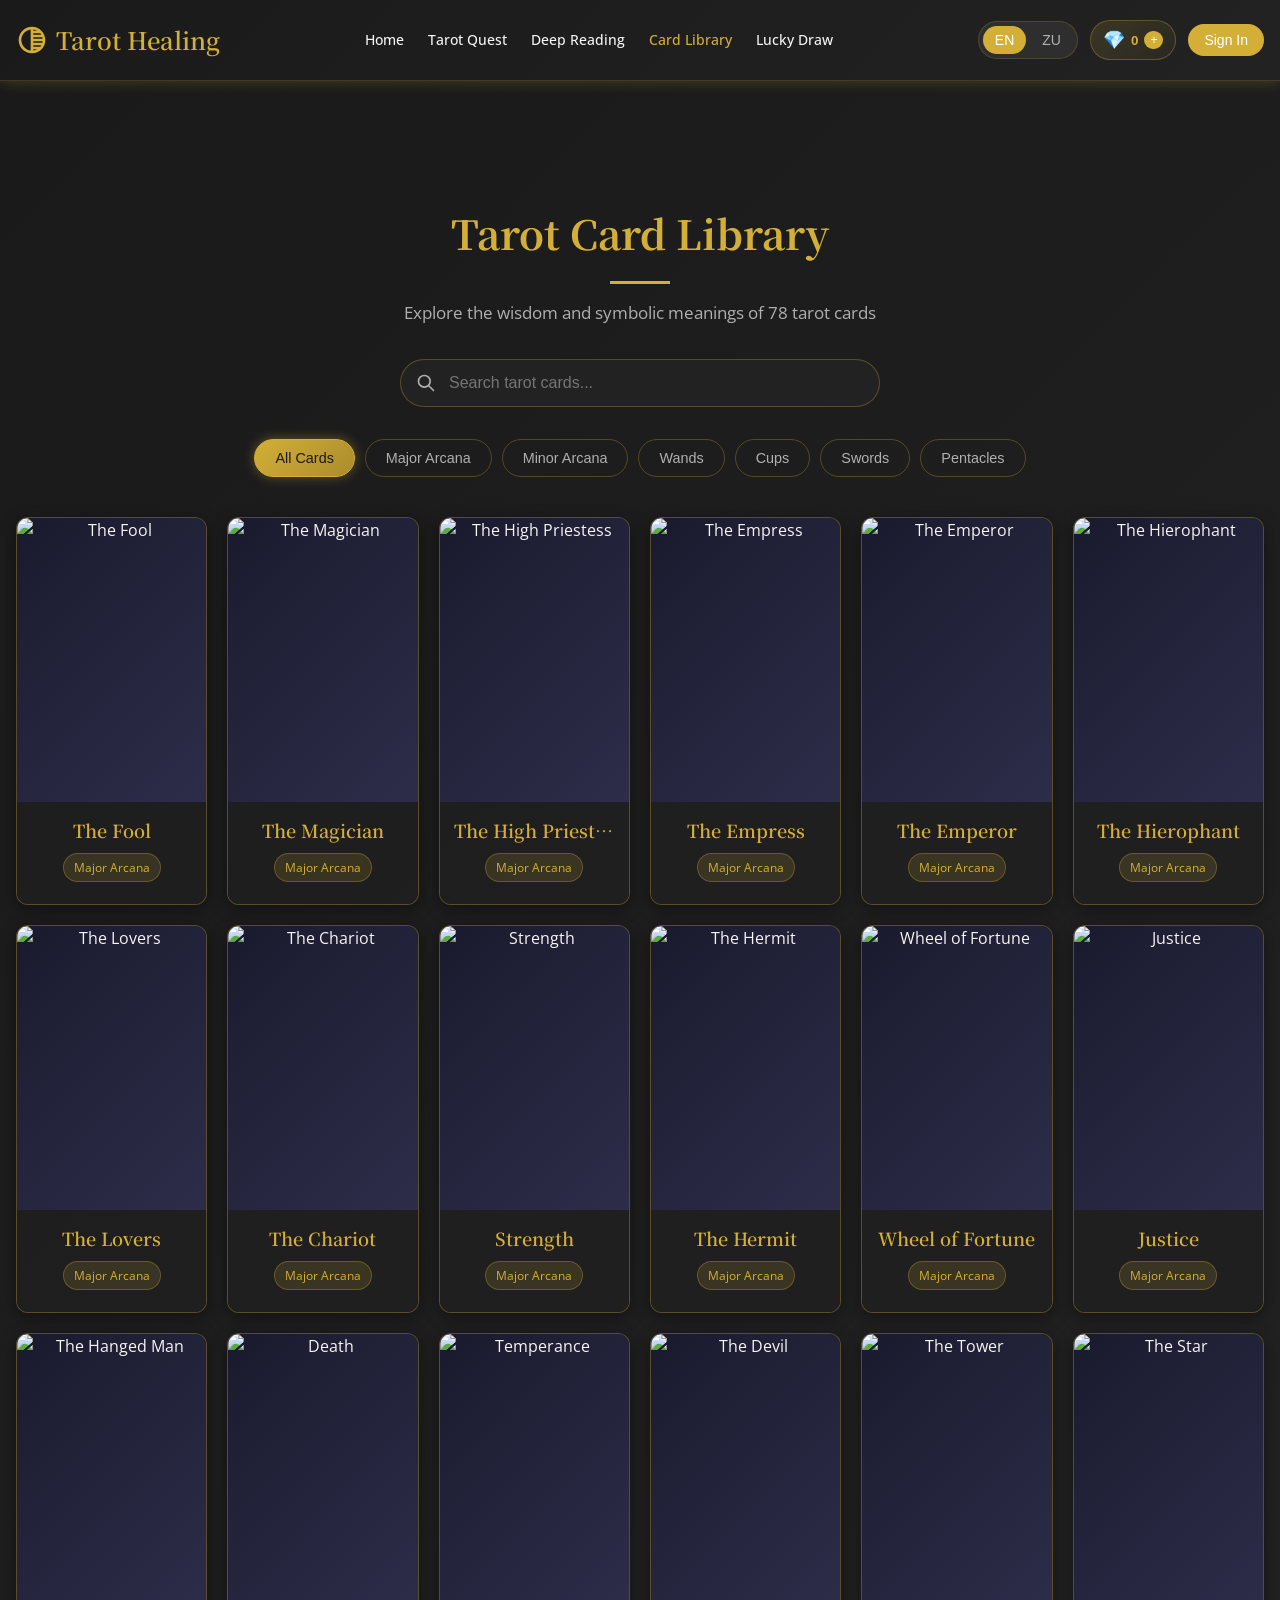
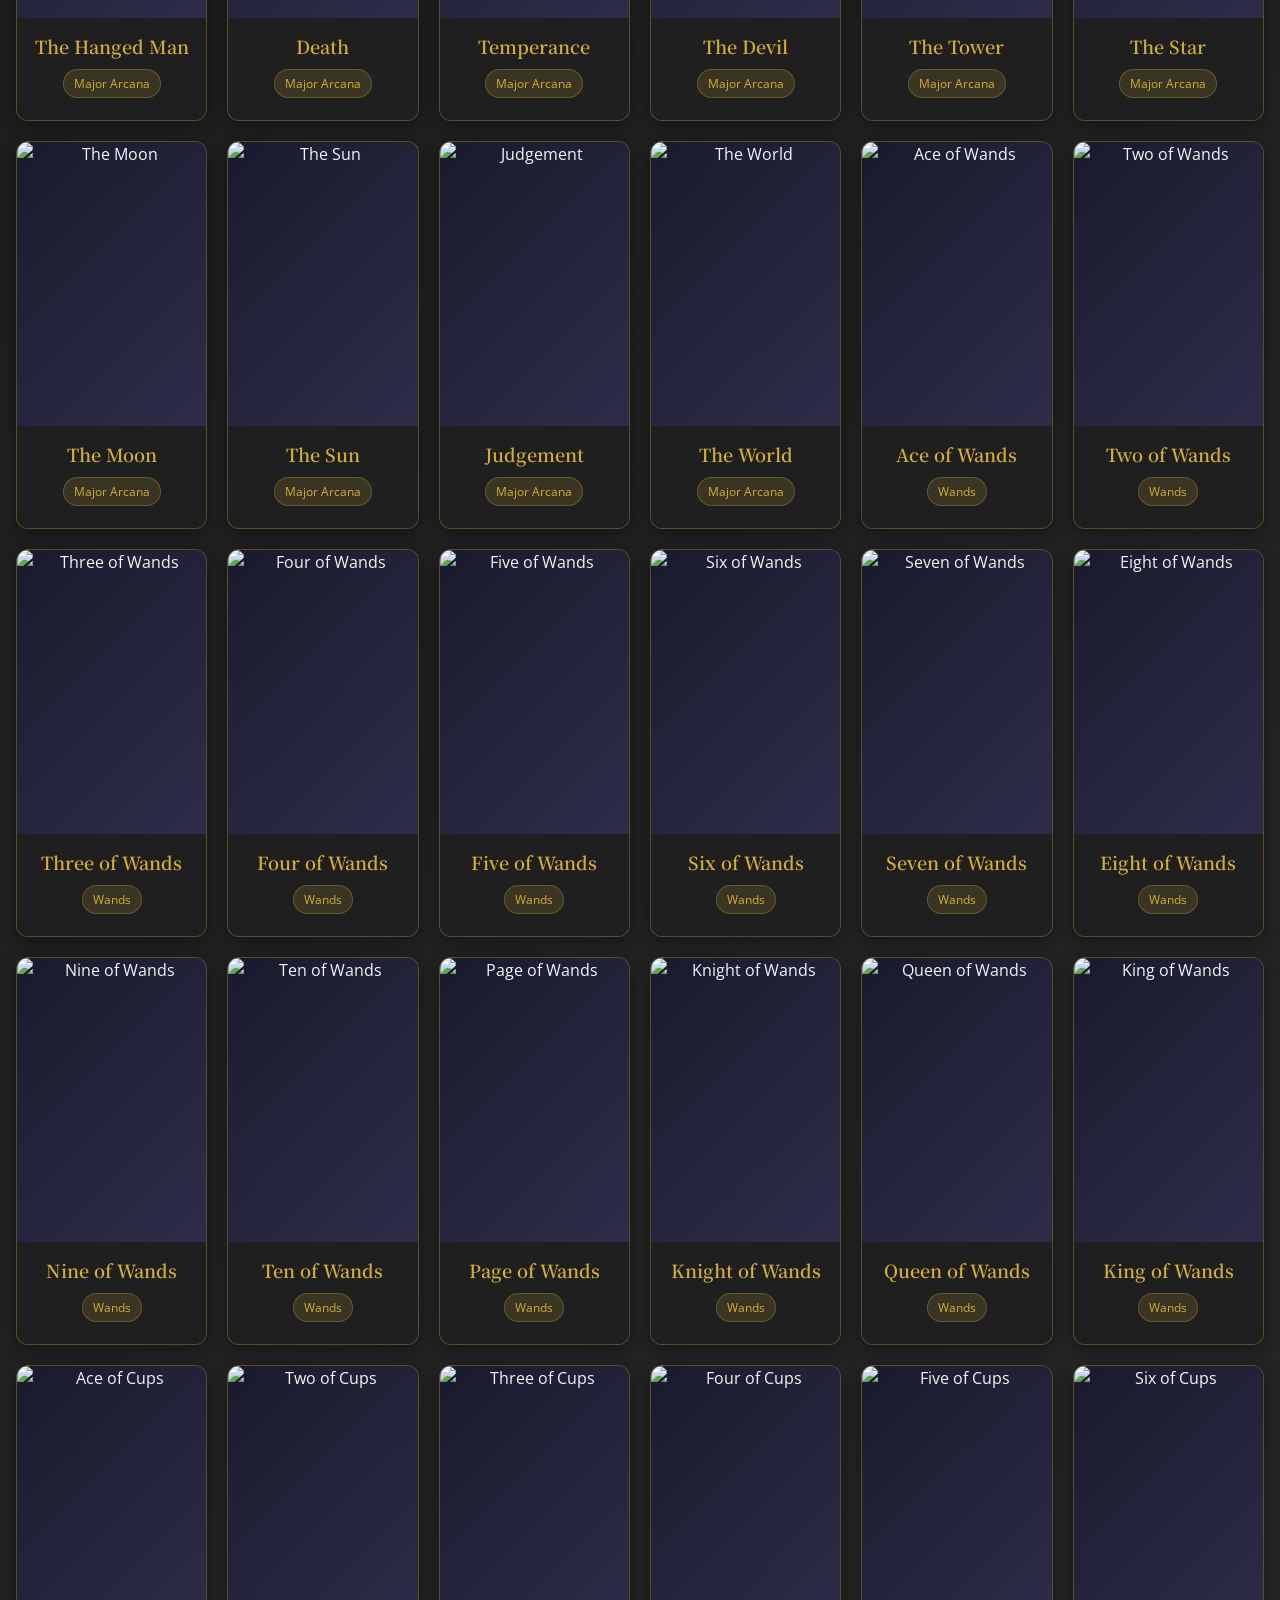
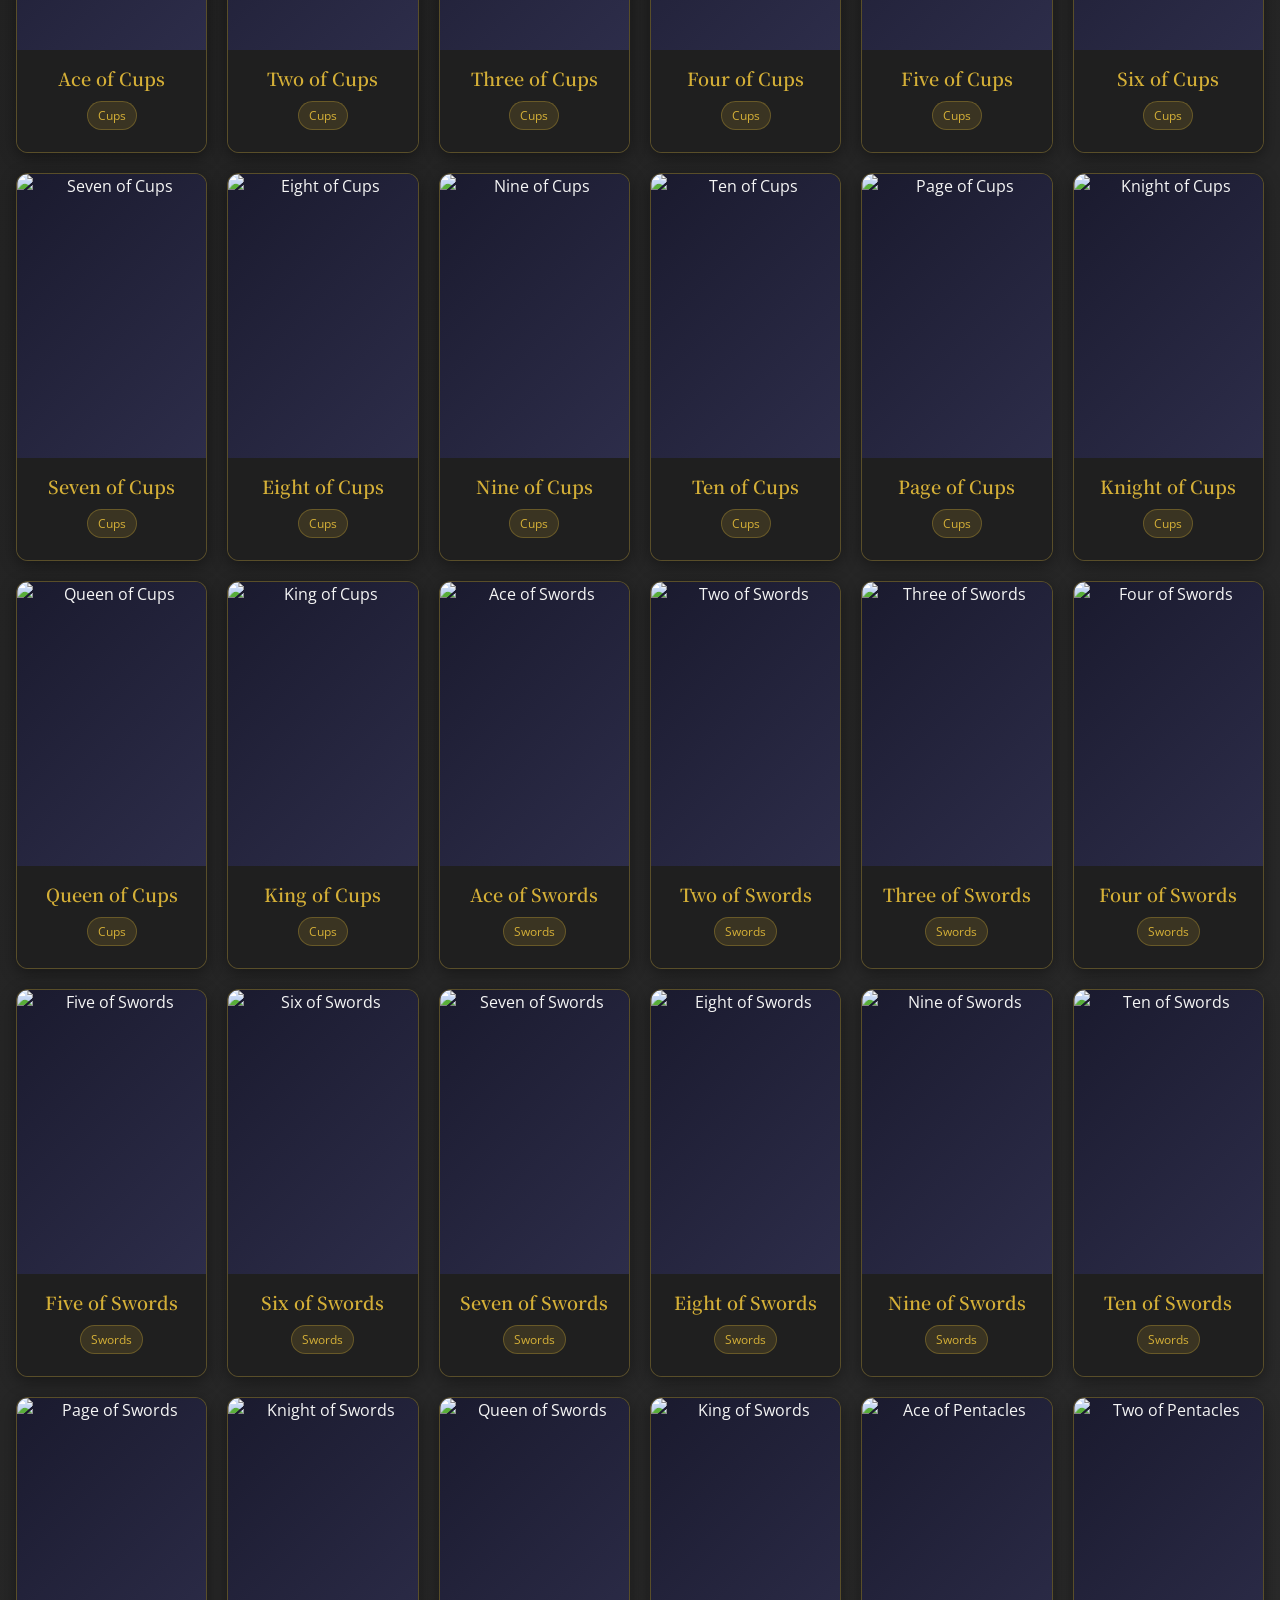
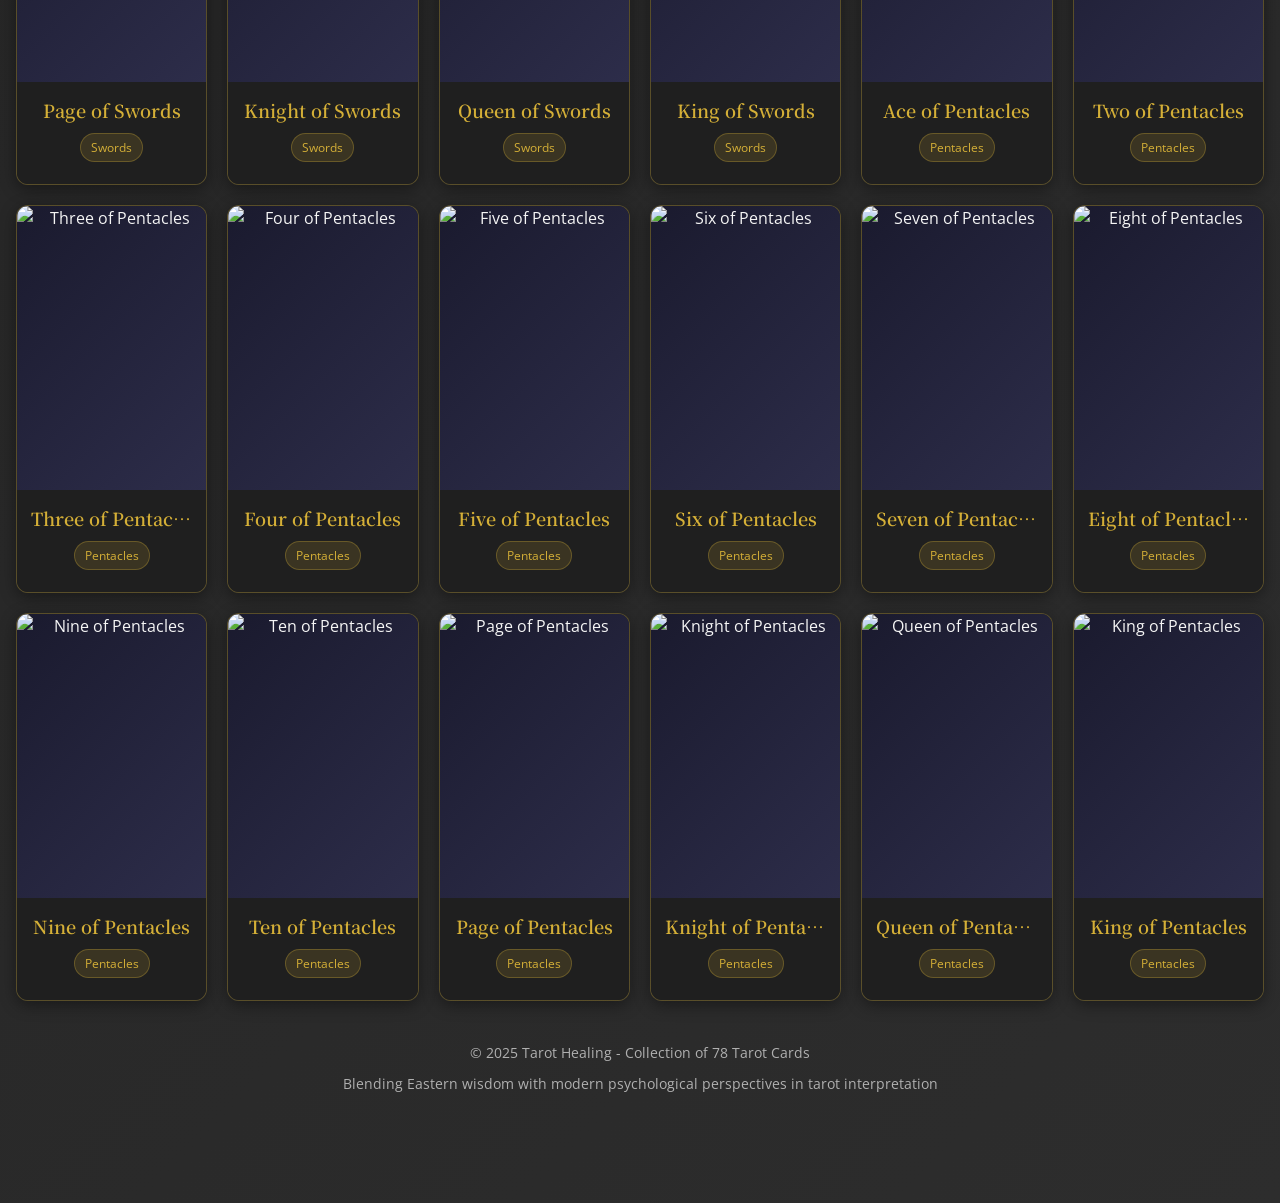
==== card-library.html @ b807c0f8 "feat:初始化代码" ====
<!DOCTYPE html>
<html lang="en">
<head>
    <meta charset="UTF-8">
    <meta name="viewport" content="width=device-width, initial-scale=1.0">
    <title>Card Library - 78 Tarot Cards | Tarot Healing</title>
    <meta name="description" content="Explore the wisdom and symbolic meanings of 78 tarot cards">
    <link rel="preconnect" href="https://fonts.googleapis.com">
    <link rel="preconnect" href="https://fonts.gstatic.com" crossorigin>
    <link href="https://fonts.googleapis.com/css2?family=Noto+Serif+SC:wght@400;500;600;700&family=Open+Sans:wght@300;400;500;600;700&display=swap" rel="stylesheet">
    <link rel="stylesheet" href="styles.css">
    <style>
        /* Card Library Specific Styles */
        .library-page {
            background: linear-gradient(135deg, #1a1a1a 0%, #2d2d2d 100%);
            min-height: 100vh;
            padding-top: 80px;
            padding-bottom: 60px;
        }

        .library-container {
            max-width: 1400px;
            margin: 0 auto;
            padding: 0 16px;
        }

        /* Header Section */
        .library-header {
            text-align: center;
            padding: 40px 0 32px;
        }

        .library-title {
            font-size: 2rem;
            font-weight: 700;
            color: var(--primary);
            margin-bottom: 12px;
            font-family: 'Noto Serif SC', serif;
        }

        @media (min-width: 768px) {
            .library-title {
                font-size: 2.5rem;
            }
        }

        .library-subtitle {
            color: var(--text-light);
            font-size: 1.05rem;
        }

        /* Search Bar */
        .search-container {
            max-width: 480px;
            margin: 0 auto 32px;
            position: relative;
        }

        .search-input {
            width: 100%;
            padding: 14px 20px 14px 48px;
            background: rgba(37, 37, 37, 0.8);
            border: 1px solid rgba(212, 175, 55, 0.3);
            border-radius: 9999px;
            font-size: 1rem;
            transition: all 0.3s ease;
            color: var(--text);
        }

        .search-input:focus {
            outline: none;
            border-color: var(--primary);
            box-shadow: 0 0 12px rgba(212, 175, 55, 0.3);
        }

        .search-icon {
            position: absolute;
            left: 16px;
            top: 50%;
            transform: translateY(-50%);
            width: 20px;
            height: 20px;
            color: var(--text-light);
        }

        /* Filter Buttons */
        .filter-container {
            display: flex;
            flex-wrap: wrap;
            justify-content: center;
            gap: 10px;
            margin-bottom: 40px;
        }

        .filter-btn {
            padding: 10px 20px;
            border-radius: 9999px;
            font-size: 0.9rem;
            font-weight: 500;
            cursor: pointer;
            transition: all 0.3s ease;
            border: 1px solid rgba(212, 175, 55, 0.3);
            background: transparent;
            color: var(--text-light);
        }

        .filter-btn:hover {
            border-color: var(--primary);
            color: var(--primary);
            background: rgba(212, 175, 55, 0.1);
        }

        .filter-btn.active {
            background: linear-gradient(135deg, #d4af37 0%, #aa8c2c 100%);
            color: #1a1a1a;
            border-color: var(--primary);
            box-shadow: 0 0 12px rgba(212, 175, 55, 0.4);
        }

        /* Cards Grid */
        .cards-grid {
            display: grid;
            grid-template-columns: repeat(2, 1fr);
            gap: 16px;
        }

        @media (min-width: 480px) {
            .cards-grid {
                grid-template-columns: repeat(3, 1fr);
            }
        }

        @media (min-width: 768px) {
            .cards-grid {
                grid-template-columns: repeat(4, 1fr);
                gap: 20px;
            }
        }

        @media (min-width: 1024px) {
            .cards-grid {
                grid-template-columns: repeat(5, 1fr);
            }
        }

        @media (min-width: 1280px) {
            .cards-grid {
                grid-template-columns: repeat(6, 1fr);
            }
        }

        .card-item {
            background: rgba(37, 37, 37, 0.9);
            border: 1px solid rgba(212, 175, 55, 0.3);
            border-radius: 12px;
            overflow: hidden;
            box-shadow: 0 4px 16px rgba(0, 0, 0, 0.4);
            cursor: pointer;
            transition: all 0.3s ease;
        }

        .card-item:hover {
            transform: translateY(-6px);
            box-shadow: 0 0 24px rgba(212, 175, 55, 0.3);
            border-color: rgba(212, 175, 55, 0.6);
        }

        .card-image {
            aspect-ratio: 2/3;
            position: relative;
            overflow: hidden;
            background: linear-gradient(135deg, #1a1a2e 0%, #2d2d4a 100%);
        }

        .card-image img {
            display: block;
            width: 100%;
            height: 100%;
            object-fit: cover;
            max-width: 100%;
            max-height: 100%;
            transition: transform 0.3s ease;
        }

        .card-item:hover .card-image img {
            transform: scale(1.05);
        }

        .card-info {
            padding: 14px;
            text-align: center;
            background: rgba(30, 30, 30, 0.9);
        }

        .card-name {
            font-size: 0.95rem;
            font-weight: 600;
            color: var(--primary);
            margin-bottom: 6px;
            font-family: 'Noto Serif SC', serif;
            white-space: nowrap;
            overflow: hidden;
            text-overflow: ellipsis;
        }

        .card-category {
            display: inline-block;
            padding: 4px 10px;
            background: rgba(212, 175, 55, 0.15);
            color: var(--primary);
            font-size: 0.75rem;
            border-radius: 9999px;
            border: 1px solid rgba(212, 175, 55, 0.3);
        }

        /* No Results */
        .no-results {
            text-align: center;
            padding: 60px 20px;
            color: var(--text-light);
        }

        .no-results-icon {
            font-size: 3rem;
            margin-bottom: 16px;
        }

        /* Footer */
        .library-footer {
            text-align: center;
            padding: 40px 20px;
            color: var(--text-light);
            font-size: 0.9rem;
        }

        .library-footer p {
            margin-bottom: 8px;
        }

        /* Card Detail Modal */
        .card-modal .modal-content {
            max-width: 800px;
            padding: 0;
            overflow: hidden;
        }

        .card-modal-body {
            display: flex;
            flex-direction: column;
        }

        @media (min-width: 768px) {
            .card-modal-body {
                flex-direction: row;
            }
        }

        .card-modal-image {
            width: 100%;
            aspect-ratio: 2/3;
            position: relative;
            background: linear-gradient(135deg, #1a1a2e 0%, #2d2d4a 100%);
        }

        @media (min-width: 768px) {
            .card-modal-image {
                width: 35%;
                min-height: 400px;
            }
        }

        .card-modal-image img {
            display: block;
            width: 100%;
            height: 100%;
            object-fit: cover;
            max-width: 100%;
            max-height: 100%;
        }

        .card-modal-info {
            padding: 24px;
            flex: 1;
            background: rgba(37, 37, 37, 0.95);
        }

        @media (min-width: 768px) {
            .card-modal-info {
                padding: 32px;
            }
        }

        .card-modal-header {
            margin-bottom: 24px;
        }

        .card-modal-title {
            font-size: 1.75rem;
            font-weight: 700;
            color: var(--primary);
            margin-bottom: 10px;
            font-family: 'Noto Serif SC', serif;
        }

        .card-modal-category {
            display: inline-block;
            padding: 6px 14px;
            background: rgba(212, 175, 55, 0.15);
            color: var(--primary);
            font-size: 0.85rem;
            border-radius: 9999px;
            border: 1px solid rgba(212, 175, 55, 0.3);
        }

        .card-modal-keywords {
            color: var(--text-light);
            margin-bottom: 24px;
            font-style: italic;
        }

        .card-meaning-section {
            margin-bottom: 20px;
        }

        .card-meaning-title {
            font-size: 1rem;
            font-weight: 600;
            color: var(--text);
            margin-bottom: 8px;
        }

        .card-meaning-text {
            color: var(--text-light);
            line-height: 1.7;
        }

        .card-meaning-text.eastern {
            font-style: italic;
        }

        /* Close Button */
        .modal-close-btn {
            position: absolute;
            top: 16px;
            right: 16px;
            width: 40px;
            height: 40px;
            background: rgba(255, 255, 255, 0.95);
            border-radius: 50%;
            display: flex;
            align-items: center;
            justify-content: center;
            cursor: pointer;
            border: none;
            box-shadow: 0 2px 8px rgba(0, 0, 0, 0.15);
            z-index: 10;
            transition: all 0.3s ease;
        }

        .modal-close-btn:hover {
            background: white;
            transform: scale(1.1);
        }

        .modal-close-btn svg {
            width: 20px;
            height: 20px;
            color: var(--text);
        }
    </style>
</head>
<body>
    <!-- Header -->
    <header class="header">
        <div class="header-container">
            <nav class="header-nav">
                <a href="index.html" class="logo">
                    <svg class="logo-icon" viewBox="0 0 24 24" fill="currentColor">
                        <path d="M12 2C6.48 2 2 6.48 2 12s4.48 10 10 10 10-4.48 10-10S17.52 2 12 2zm-1 17.93c-3.94-.49-7-3.85-7-7.93s3.05-7.44 7-7.93v15.86zm2-15.86c1.03.13 2 .45 2.87.93H13v-.93zM13 7h5.24c.25.31.48.65.68 1H13V7zm0 3h6.74c.08.33.15.66.19 1H13v-1zm0 9.93V19h2.87c-.87.48-1.84.8-2.87.93zM18.24 17H13v-1h5.92c-.2.35-.43.69-.68 1zm1.5-3H13v-1h6.93c-.04.34-.11.67-.19 1z"/>
                    </svg>
                    <span class="logo-text mystical-text">Tarot Healing</span>
                </a>

                <ul class="nav-menu">
                    <li><a href="index.html" class="nav-link" data-i18n="home">Home</a></li>
                    <li><a href="tarot-quest.html" class="nav-link" data-i18n="tarotQuest">Tarot Quest</a></li>
                    <li><a href="deep-reading.html" class="nav-link" data-i18n="deepReading">Deep Reading</a></li>
                    <li><a href="card-library.html" class="nav-link active" data-i18n="cardLibrary">Card Library</a></li>
                    <li><a href="lucky-draw.html" class="nav-link" data-i18n="luckyDraw">Lucky Draw</a></li>
                </ul>

                <div class="header-actions">
                    <div class="lang-switcher">
                        <button class="lang-btn active" data-lang="en">EN</button>
                        <button class="lang-btn" data-lang="zu">ZU</button>
                    </div>
                    <button class="crystal-btn" id="crystalBtn">
                        <span class="crystal-icon">💎</span>
                        <span class="crystal-count" id="crystalCount">0</span>
                        <span class="crystal-plus">+</span>
                    </button>
                    <button class="signin-btn" data-i18n="signIn">Sign In</button>
                    <button class="mobile-menu-btn" id="mobileMenuBtn">
                        <svg class="menu-icon" fill="none" stroke="currentColor" viewBox="0 0 24 24">
                            <path stroke-linecap="round" stroke-linejoin="round" stroke-width="2" d="M4 6h16M4 12h16M4 18h16"/>
                        </svg>
                    </button>
                </div>
            </nav>

            <div class="mobile-menu" id="mobileMenu">
                <div class="mobile-lang-switcher">
                    <button class="mobile-lang-btn active" data-lang="en">English</button>
                    <button class="mobile-lang-btn" data-lang="zu">isiZulu</button>
                </div>
                <ul class="mobile-nav-list">
                    <li><a href="index.html" class="mobile-nav-link" data-i18n="home">Home</a></li>
                    <li><a href="tarot-quest.html" class="mobile-nav-link" data-i18n="tarotQuest">Tarot Quest</a></li>
                    <li><a href="deep-reading.html" class="mobile-nav-link" data-i18n="deepReading">Deep Reading</a></li>
                    <li><a href="card-library.html" class="mobile-nav-link active" data-i18n="cardLibrary">Card Library</a></li>
                    <li><a href="lucky-draw.html" class="mobile-nav-link" data-i18n="luckyDraw">Lucky Draw</a></li>
                </ul>
            </div>
        </div>
    </header>

    <!-- Main Content -->
    <main class="library-page">
        <div class="library-container">
            <!-- Header -->
            <div class="library-header">
                <h1 class="library-title mystical-text" data-i18n="cardLibraryTitle">Tarot Card Library</h1>
                <div class="section-divider"></div>
                <p class="library-subtitle" data-i18n="cardLibraryDesc">Explore the wisdom and symbolic meanings of 78 tarot cards</p>
            </div>

            <!-- Search -->
            <div class="search-container">
                <svg class="search-icon" fill="none" stroke="currentColor" viewBox="0 0 24 24">
                    <path stroke-linecap="round" stroke-linejoin="round" stroke-width="2" d="M21 21l-6-6m2-5a7 7 0 11-14 0 7 7 0 0114 0z"/>
                </svg>
                <input 
                    type="text" 
                    class="search-input" 
                    id="searchInput"
                    data-i18n-attr="placeholder"
                    data-placeholder-en="Search tarot cards..."
                    data-placeholder-zu="Sesha amakhadi e-tarot..."
                    placeholder="Search tarot cards..."
                >
            </div>

            <!-- Filters -->
            <div class="filter-container">
                <button class="filter-btn active" data-filter="all" data-i18n="allCards">All Cards</button>
                <button class="filter-btn" data-filter="major" data-i18n="majorArcana">Major Arcana</button>
                <button class="filter-btn" data-filter="minor" data-i18n="minorArcana">Minor Arcana</button>
                <button class="filter-btn" data-filter="wands" data-i18n="wands">Wands</button>
                <button class="filter-btn" data-filter="cups" data-i18n="cups">Cups</button>
                <button class="filter-btn" data-filter="swords" data-i18n="swords">Swords</button>
                <button class="filter-btn" data-filter="pentacles" data-i18n="pentacles">Pentacles</button>
            </div>

            <!-- Cards Grid -->
            <div class="cards-grid" id="cardsGrid">
                <!-- Cards will be rendered here -->
            </div>

            <!-- No Results -->
            <div class="no-results" id="noResults" style="display: none;">
                <div class="no-results-icon">🔍</div>
                <p>No cards found matching your search.</p>
            </div>

            <!-- Footer -->
            <div class="library-footer">
                <p>&copy; 2025 Tarot Healing - Collection of 78 Tarot Cards</p>
                <p>Blending Eastern wisdom with modern psychological perspectives in tarot interpretation</p>
            </div>
        </div>
    </main>

    <!-- Card Detail Modal -->
    <div class="modal card-modal" id="cardModal">
        <div class="modal-overlay"></div>
        <div class="modal-content">
            <button class="modal-close-btn" id="modalClose">
                <svg fill="none" stroke="currentColor" viewBox="0 0 24 24">
                    <path stroke-linecap="round" stroke-linejoin="round" stroke-width="2" d="M6 18L18 6M6 6l12 12"/>
                </svg>
            </button>
            <div class="card-modal-body" id="cardModalBody">
                <!-- Modal content will be rendered here -->
            </div>
        </div>
    </div>

    <!-- Crystal Shop Modal -->
    <div class="modal" id="crystalShopModal">
        <div class="modal-overlay"></div>
        <div class="modal-content">
            <button class="modal-close" id="shopModalClose">&times;</button>
            <h2 class="modal-title mystical-text" data-i18n="buyCrystals">Buy Crystals</h2>
            <p class="modal-subtitle"><span data-i18n="currentBalance">Current Balance</span>: <span id="modalCrystalCount">0</span> 💎</p>
            <div class="crystal-packages">
                <div class="package" data-package="5">
                    <div class="package-crystals">5 💎</div>
                    <div class="package-price">$0.99</div>
                </div>
                <div class="package popular" data-package="10">
                    <div class="package-badge">Popular</div>
                    <div class="package-crystals">10 💎</div>
                    <div class="package-price">$1.49</div>
                </div>
                <div class="package" data-package="25">
                    <div class="package-crystals">25 💎</div>
                    <div class="package-price">$2.99</div>
                </div>
                <div class="package" data-package="50">
                    <div class="package-crystals">50 💎</div>
                    <div class="package-price">$4.99</div>
                </div>
                <div class="package" data-package="100">
                    <div class="package-crystals">100 💎</div>
                    <div class="package-price">$8.99</div>
                </div>
            </div>
            <button class="btn-primary modal-buy-btn" id="modalBuyBtn" data-i18n="buyNow">Buy Now</button>
        </div>
    </div>

    <!-- Scripts -->
    <script src="tarot-data.js"></script>
    <script src="i18n.js"></script>
    <script src="crystal-store.js"></script>
    <script src="card-library.js"></script>
</body>
</html>
---- styles.css ----
/* ==================== Tarot Healing - Exact Source Replica ==================== */

@import url('https://fonts.googleapis.com/css2?family=Noto+Serif+SC:wght@400;500;600;700&family=Open+Sans:wght@300;400;500;600;700&display=swap');

:root {
  --primary: #d4af37;
  --primary-dark: #aa8c2c;
  --primary-light: #e8d49f;
  --secondary: #d4af37;
  --background: #1a1a1a;
  --background-dark: #0f0f0f;
  --text: #f5f5f5;
  --text-light: #b0b0b0;
  --card-bg: #252525;
  --border: #3a3a3a;
  --shadow: rgba(0, 0, 0, 0.3);
  --gold-glow: rgba(212, 175, 55, 0.2);
}

* {
  box-sizing: border-box;
  margin: 0;
  padding: 0;
}

html {
  scroll-behavior: smooth;
}

body {
  font-family: 'Open Sans', sans-serif;
  background: linear-gradient(135deg, #1a1a1a 0%, #2d2d2d 100%);
  color: var(--text);
  line-height: 1.6;
  min-height: 100vh;
}

.mystical-text {
  font-family: 'Noto Serif SC', serif;
}

/* ==================== Header ==================== */
.header {
  background: linear-gradient(135deg, #1a1a1a 0%, #222222 100%);
  box-shadow: 0 2px 12px var(--gold-glow);
  border-bottom: 1px solid rgba(212, 175, 55, 0.2);
  position: sticky;
  top: 0;
  z-index: 40;
}

.header-container {
  max-width: 1280px;
  margin: 0 auto;
  padding: 0 16px;
}

.header-nav {
  display: flex;
  align-items: center;
  justify-content: space-between;
  height: 64px;
}

@media (min-width: 768px) {
  .header-nav {
    height: 80px;
  }
}

/* Logo */
.logo {
  display: flex;
  align-items: center;
  gap: 8px;
  text-decoration: none;
}

.logo-icon {
  width: 32px;
  height: 32px;
  color: var(--primary);
}

.logo-text {
  font-size: 1.25rem;
  font-weight: 600;
  color: var(--primary);
}

@media (min-width: 768px) {
  .logo-text {
    font-size: 1.5rem;
  }
}

/* Navigation Menu */
.nav-menu {
  display: none;
  align-items: center;
  gap: 16px;
  list-style: none;
}

@media (min-width: 1024px) {
  .nav-menu {
    display: flex;
    gap: 24px;
  }
}

.nav-link {
  color: var(--text);
  text-decoration: none;
  font-size: 0.875rem;
  font-weight: 500;
  transition: color 0.3s ease;
}

.nav-link:hover,
.nav-link.active {
  color: var(--primary);
}

/* Header Actions */
.header-actions {
  display: flex;
  align-items: center;
  gap: 12px;
}

/* Language Switcher */
.lang-switcher {
  display: none;
  align-items: center;
  gap: 4px;
  background: rgba(61, 61, 61, 0.5);
  border: 1px solid rgba(212, 175, 55, 0.2);
  border-radius: 9999px;
  padding: 4px;
}

@media (min-width: 640px) {
  .lang-switcher {
    display: flex;
  }
}

.lang-btn {
  padding: 6px 12px;
  border-radius: 9999px;
  font-size: 0.875rem;
  font-weight: 500;
  border: none;
  cursor: pointer;
  transition: all 0.3s ease;
  background: transparent;
  color: var(--text-light);
}

.lang-btn.active {
  background: var(--primary);
  color: white;
}

.lang-btn:hover:not(.active) {
  color: var(--primary);
}

/* Crystal Button */
.crystal-btn {
  display: flex;
  align-items: center;
  gap: 6px;
  background: linear-gradient(135deg, rgba(212, 175, 55, 0.15) 0%, rgba(212, 175, 55, 0.05) 100%);
  padding: 8px 12px;
  border-radius: 9999px;
  border: 1px solid rgba(212, 175, 55, 0.3);
  cursor: pointer;
  transition: all 0.3s ease;
}

.crystal-btn:hover {
  box-shadow: 0 0 12px rgba(212, 175, 55, 0.4);
  border-color: rgba(212, 175, 55, 0.6);
}

.crystal-icon {
  font-size: 1.125rem;
}

.crystal-count {
  font-weight: 600;
  color: var(--primary);
}

.crystal-plus {
  display: none;
  font-size: 0.75rem;
  background: var(--primary);
  color: white;
  padding: 2px 6px;
  border-radius: 9999px;
}

@media (min-width: 640px) {
  .crystal-plus {
    display: inline;
  }
}

/* Sign In Button */
.signin-btn {
  display: none;
  background: var(--primary);
  color: white;
  padding: 8px 16px;
  border-radius: 9999px;
  font-size: 0.875rem;
  font-weight: 500;
  border: none;
  cursor: pointer;
  transition: background 0.3s ease;
}

.signin-btn:hover {
  background: var(--primary-dark);
}

@media (min-width: 768px) {
  .signin-btn {
    display: block;
  }
}

/* Mobile Menu Button */
.mobile-menu-btn {
  display: block;
  padding: 8px;
  background: none;
  border: none;
  cursor: pointer;
}

@media (min-width: 1024px) {
  .mobile-menu-btn {
    display: none;
  }
}

.menu-icon {
  width: 24px;
  height: 24px;
  color: var(--text);
}

/* Mobile Menu */
.mobile-menu {
  display: none;
  padding: 16px 0;
  border-top: 1px solid var(--border);
}

.mobile-menu.active {
  display: block;
}

.mobile-lang-switcher {
  display: flex;
  justify-content: center;
  gap: 8px;
  margin-bottom: 16px;
}

.mobile-lang-btn {
  padding: 8px 16px;
  border-radius: 9999px;
  font-size: 0.875rem;
  font-weight: 500;
  border: none;
  cursor: pointer;
  background: var(--background);
  color: var(--text-light);
}

.mobile-lang-btn.active {
  background: var(--primary);
  color: white;
}

.mobile-nav-list {
  list-style: none;
}

.mobile-nav-link {
  display: block;
  padding: 12px 16px;
  color: var(--text);
  text-decoration: none;
  border-radius: 8px;
  transition: background 0.3s ease;
}

.mobile-nav-link:hover,
.mobile-nav-link.active {
  background: var(--background);
  color: var(--primary);
}

/* ==================== Hero Section ==================== */
.hero {
  position: relative;
  min-height: 500px;
  overflow: hidden;
}

@media (min-width: 768px) {
  .hero {
    min-height: 600px;
  }
}

.hero-bg {
  position: absolute;
  inset: 0;
}

.hero-img {
  width: 100%;
  height: 100%;
  object-fit: cover;
}

.hero-gradient {
  position: absolute;
  inset: 0;
  background: linear-gradient(135deg, rgba(26, 26, 26, 0.98) 0%, rgba(45, 45, 45, 0.95) 100%);
}

.hero-content {
  position: relative;
  z-index: 10;
  max-width: 896px;
  margin: 0 auto;
  padding: 80px 16px 60px;
  text-align: center;
  color: white;
}

@media (min-width: 768px) {
  .hero-content {
    padding: 128px 16px 80px;
  }
}

.hero-box {
  background: rgba(0, 0, 0, 0.2);
  backdrop-filter: blur(4px);
  border-radius: 16px;
  padding: 32px 24px;
}

@media (min-width: 768px) {
  .hero-box {
    padding: 48px 32px;
  }
}

.hero-title {
  font-size: 1.875rem;
  font-weight: 700;
  margin-bottom: 16px;
  font-style: italic;
}

@media (min-width: 768px) {
  .hero-title {
    font-size: 3rem;
  }
}

.hero-subtitle {
  font-size: 1.125rem;
  color: rgba(255, 255, 255, 0.9);
  margin-bottom: 32px;
  max-width: 600px;
  margin-left: auto;
  margin-right: auto;
}

@media (min-width: 768px) {
  .hero-subtitle {
    font-size: 1.25rem;
  }
}

.hero-buttons {
  display: flex;
  flex-direction: column;
  gap: 16px;
  justify-content: center;
}

@media (min-width: 640px) {
  .hero-buttons {
    flex-direction: row;
  }
}

/* Buttons */
.btn-primary {
  background: linear-gradient(135deg, #d4af37 0%, #aa8c2c 100%);
  color: #1a1a1a;
  padding: 14px 32px;
  border-radius: 9999px;
  font-weight: 600;
  transition: all 0.3s ease;
  border: none;
  cursor: pointer;
  text-decoration: none;
  display: inline-flex;
  align-items: center;
  justify-content: center;
  box-shadow: 0 0 20px rgba(212, 175, 55, 0.3);
}

.btn-primary:hover {
  background: linear-gradient(135deg, #e8d49f 0%, #c2a940 100%);
  transform: translateY(-2px);
  box-shadow: 0 0 30px rgba(212, 175, 55, 0.5);
}

.btn-outline {
  background-color: transparent;
  color: white;
  padding: 14px 32px;
  border-radius: 8px;
  font-weight: 600;
  transition: all 0.3s ease;
  border: 2px solid white;
  cursor: pointer;
  text-decoration: none;
  display: inline-flex;
  align-items: center;
  justify-content: center;
}

.btn-outline:hover {
  background-color: rgba(255, 255, 255, 0.15);
  transform: translateY(-2px);
}

/* ==================== Section Headers ==================== */
.section-header {
  text-align: center;
  margin-bottom: 48px;
}

.section-title {
  font-size: 1.5rem;
  font-weight: 700;
  color: var(--primary);
  margin-bottom: 12px;
}

@media (min-width: 768px) {
  .section-title {
    font-size: 2.25rem;
  }
}

.section-divider {
  width: 60px;
  height: 3px;
  background-color: var(--primary);
  margin: 16px auto;
}

.section-subtitle {
  color: var(--text-light);
  max-width: 600px;
  margin: 0 auto;
}

/* ==================== Path Section ==================== */
.path-section {
  padding: 64px 16px;
  max-width: 1280px;
  margin: 0 auto;
}

@media (min-width: 768px) {
  .path-section {
    padding: 96px 16px;
  }
}

.feature-grid {
  display: grid;
  grid-template-columns: 1fr;
  gap: 24px;
}

@media (min-width: 768px) {
  .feature-grid {
    grid-template-columns: repeat(2, 1fr);
  }
}

.feature-card {
  background: rgba(37, 37, 37, 0.8);
  border: 1px solid rgba(212, 175, 55, 0.2);
  border-radius: 16px;
  padding: 32px;
  box-shadow: 0 4px 20px rgba(0, 0, 0, 0.3);
  transition: all 0.3s ease;
  text-decoration: none;
  color: inherit;
  display: block;
}

.feature-card:hover {
  box-shadow: 0 0 30px rgba(212, 175, 55, 0.3);
  transform: translateY(-4px);
  border-color: rgba(212, 175, 55, 0.5);
}

.feature-icon {
  width: 64px;
  height: 64px;
  background: rgba(212, 175, 55, 0.15);
  border: 2px solid rgba(212, 175, 55, 0.3);
  border-radius: 50%;
  display: flex;
  align-items: center;
  justify-content: center;
  margin: 0 auto 24px;
  transition: all 0.3s ease;
}

.feature-icon svg {
  width: 28px;
  height: 28px;
  color: var(--primary);
}

.feature-card:hover .feature-icon {
  background: var(--primary);
}

.feature-card:hover .feature-icon svg {
  color: white;
}

.feature-icon-alt {
  background: var(--primary);
}

.feature-icon-inner {
  width: 24px;
  height: 24px;
  background: var(--primary-dark);
  border-radius: 50%;
}

.feature-title {
  font-size: 1.25rem;
  font-weight: 600;
  color: var(--secondary);
  text-align: center;
  margin-bottom: 12px;
}

.feature-desc {
  color: var(--text-light);
  text-align: center;
  margin-bottom: 24px;
  line-height: 1.6;
}

.feature-btn-wrapper {
  text-align: center;
}

.feature-btn {
  display: inline-flex;
  align-items: center;
  gap: 8px;
  background: var(--primary);
  color: white;
  padding: 12px 24px;
  border-radius: 9999px;
  font-weight: 600;
  font-size: 0.9rem;
  transition: background 0.3s ease;
}

.feature-card:hover .feature-btn {
  background: var(--primary-dark);
}

.feature-btn svg {
  width: 16px;
  height: 16px;
}

/* ==================== Reading Section ==================== */
.reading-section {
  padding: 64px 16px;
  background: rgba(45, 45, 45, 0.5);
}

.reading-container {
  max-width: 800px;
  margin: 0 auto;
}

.reading-box {
  background: rgba(37, 37, 37, 0.9);
  border: 1px solid rgba(212, 175, 55, 0.2);
  border-radius: 16px;
  padding: 32px 24px;
  box-shadow: 0 8px 32px rgba(0, 0, 0, 0.3);
}

@media (min-width: 768px) {
  .reading-box {
    padding: 48px 32px;
  }
}

.reading-header {
  text-align: center;
  margin-bottom: 32px;
}

.reading-title {
  font-size: 1.5rem;
  font-weight: 700;
  color: var(--primary);
  margin-bottom: 12px;
}

@media (min-width: 768px) {
  .reading-title {
    font-size: 1.875rem;
  }
}

.reading-subtitle {
  color: var(--text-light);
}

.spread-buttons {
  display: flex;
  flex-wrap: wrap;
  justify-content: center;
  gap: 12px;
  margin-bottom: 32px;
}

.spread-btn {
  padding: 10px 20px;
  border-radius: 9999px;
  font-size: 0.875rem;
  font-weight: 500;
  cursor: pointer;
  transition: all 0.3s ease;
  border: 1px solid var(--border);
  background: white;
  color: var(--text-light);
}

.spread-btn:hover {
  border-color: var(--primary);
}

.spread-btn.active {
  background: var(--primary);
  color: white;
  border-color: var(--primary);
}

.draw-area {
  background: rgba(60, 60, 60, 0.5);
  border: 2px dashed rgba(212, 175, 55, 0.3);
  border-radius: 12px;
  padding: 48px 32px;
  margin-bottom: 24px;
  min-height: 200px;
  display: flex;
  flex-direction: column;
  align-items: center;
  justify-content: center;
}

.draw-placeholder {
  text-align: center;
}

.draw-icon {
  width: 64px;
  height: 64px;
  background: rgba(212, 175, 55, 0.15);
  border: 2px solid rgba(212, 175, 55, 0.3);
  border-radius: 50%;
  display: flex;
  align-items: center;
  justify-content: center;
  margin: 0 auto 16px;
  font-size: 1.5rem;
  color: var(--primary);
  font-weight: 600;
}

.draw-text {
  color: var(--text-light);
}

.draw-button-wrapper {
  text-align: center;
}

/* ==================== Drawn Cards Display ==================== */
.drawn-cards {
  display: flex;
  flex-wrap: wrap;
  gap: 24px;
  justify-content: center;
  align-items: center;
}

.drawn-card {
  display: flex;
  flex-direction: column;
  align-items: center;
  gap: 12px;
  animation: fadeInUp 0.3s ease;
}

.drawn-card img {
  width: 150px;
  height: auto;
  border-radius: 8px;
  box-shadow: 0 4px 12px rgba(0, 0, 0, 0.15);
  display: block;
  max-width: 100%;
  max-height: 100%;
}

.drawn-card p {
  color: white;
  font-weight: 600;
  text-align: center;
  font-size: 0.95rem;
}

@keyframes fadeInUp {
  from {
    opacity: 0;
    transform: translateY(20px);
  }
  to {
    opacity: 1;
    transform: translateY(0);
  }
}

/* ==================== Library Section ==================== */
.library-section {
  padding: 64px 16px;
  max-width: 1280px;
  margin: 0 auto;
}

@media (min-width: 768px) {
  .library-section {
    padding: 96px 16px;
  }
}

.filter-buttons {
  display: flex;
  flex-wrap: wrap;
  justify-content: center;
  gap: 10px;
  margin-bottom: 40px;
}

.filter-btn {
  padding: 10px 20px;
  border-radius: 9999px;
  font-size: 0.875rem;
  font-weight: 500;
  cursor: pointer;
  transition: all 0.3s ease;
  border: 1px solid var(--border);
  background: white;
  color: var(--text-light);
}

.filter-btn:hover,
.filter-btn.active {
  background: var(--primary);
  color: white;
  border-color: var(--primary);
}

.card-grid {
  display: grid;
  grid-template-columns: repeat(2, 1fr);
  gap: 16px;
}

@media (min-width: 640px) {
  .card-grid {
    grid-template-columns: repeat(3, 1fr);
    gap: 24px;
  }
}

@media (min-width: 1024px) {
  .card-grid {
    grid-template-columns: repeat(4, 1fr);
  }
}

.tarot-card {
  background: white;
  border-radius: 12px;
  overflow: hidden;
  box-shadow: 0 2px 10px rgba(0, 0, 0, 0.06);
  transition: all 0.3s ease;
  cursor: pointer;
}

.tarot-card:hover {
  transform: translateY(-8px);
  box-shadow: 0 12px 30px rgba(0, 0, 0, 0.12);
}

.card-image {
  aspect-ratio: 2/3;
  position: relative;
  overflow: hidden;
  background: linear-gradient(135deg, #1a1a2e 0%, #2d2d4a 100%);
}

.card-image img {
  width: 100%;
  height: 100%;
  object-fit: cover;
    display: block;
    max-width: 100%;
    max-height: 100%;
  text-align: center;
}

.card-info h3 {
  font-size: 1.125rem;
  font-weight: 600;
  color: var(--primary);
  margin-bottom: 8px;
  font-family: 'Noto Serif SC', serif;
}

.card-category {
  display: inline-block;
  padding: 4px 12px;
  background: #e8f5f1;
  color: var(--primary);
  font-size: 0.75rem;
  border-radius: 9999px;
  margin-bottom: 8px;
}

.card-keywords {
  font-size: 0.875rem;
  color: var(--text-light);
  display: -webkit-box;
  -webkit-line-clamp: 2;
  -webkit-box-orient: vertical;
  overflow: hidden;
}

.view-all-wrapper {
  text-align: center;
  margin-top: 40px;
}

.view-all-link {
  display: inline-flex;
  align-items: center;
  gap: 8px;
  color: var(--primary);
  font-weight: 600;
  text-decoration: none;
  transition: color 0.3s ease;
}

.view-all-link:hover {
  color: var(--primary-dark);
}

.view-all-link svg {
  width: 20px;
  height: 20px;
}

/* ==================== Testimonials ==================== */
.testimonials-section {
  padding: 64px 16px;
  background: white;
}

.testimonials-section .section-title {
  color: #1a1a1a;
}

.testimonials-section .section-subtitle {
  color: #4a4a4a;
}

@media (min-width: 768px) {
  .testimonials-section {
    padding: 96px 16px;
  }
}

.testimonials-container {
  max-width: 1280px;
  margin: 0 auto;
}

.testimonial-grid {
  display: grid;
  grid-template-columns: 1fr;
  gap: 24px;
}

@media (min-width: 768px) {
  .testimonial-grid {
    grid-template-columns: repeat(3, 1fr);
  }
}

.testimonial-card {
  background: #f8faf9;
  border-radius: 12px;
  padding: 24px 24px 24px 32px;
  position: relative;
}

.testimonial-card::before {
  content: '';
  position: absolute;
  left: 0;
  top: 0;
  bottom: 0;
  width: 4px;
  background: linear-gradient(to bottom, var(--primary), var(--secondary));
  border-radius: 4px 0 0 4px;
}

.testimonial-text {
  color: #1a1a1a;
  font-style: italic;
  margin-bottom: 24px;
  line-height: 1.7;
}

.testimonial-author {
  display: flex;
  align-items: center;
  gap: 12px;
}

.author-avatar {
  width: 40px;
  height: 40px;
  background: var(--primary);
  border-radius: 50%;
  display: flex;
  align-items: center;
  justify-content: center;
  color: white;
  font-weight: 600;
}

.author-name {
  font-weight: 600;
  color: #1a1a1a;
}

.author-location {
  font-size: 0.875rem;
  color: #6a6a6a;
}

/* ==================== Footer ==================== */
.footer {
  background: var(--background-dark);
  color: white;
  padding: 48px 16px 24px;
}

.footer-container {
  max-width: 1280px;
  margin: 0 auto;
}

.footer-grid {
  display: grid;
  grid-template-columns: 1fr;
  gap: 32px;
}

@media (min-width: 768px) {
  .footer-grid {
    grid-template-columns: 2fr 1fr 1fr;
    gap: 48px;
  }
}

.footer-logo {
  display: flex;
  align-items: center;
  gap: 8px;
  margin-bottom: 16px;
}

.footer-logo svg {
  width: 24px;
  height: 24px;
}

.footer-logo span {
  font-size: 1.25rem;
  font-weight: 600;
}

.footer-desc {
  color: rgba(255, 255, 255, 0.8);
  margin-bottom: 24px;
  line-height: 1.6;
}

.social-links {
  display: flex;
  gap: 12px;
}

.social-link {
  width: 36px;
  height: 36px;
  background: rgba(255, 255, 255, 0.1);
  border-radius: 50%;
  display: flex;
  align-items: center;
  justify-content: center;
  transition: background 0.3s ease;
}

.social-link:hover {
  background: rgba(255, 255, 255, 0.2);
}

.social-link svg {
  width: 18px;
  height: 18px;
}

.footer-title {
  font-size: 1.125rem;
  font-weight: 600;
  margin-bottom: 16px;
}

.footer-divider {
  width: 48px;
  height: 2px;
  background: var(--primary-light);
  margin-bottom: 16px;
}

.footer-list {
  list-style: none;
}

.footer-list li {
  margin-bottom: 12px;
}

.footer-list a {
  color: rgba(255, 255, 255, 0.8);
  text-decoration: none;
  transition: color 0.3s ease;
}

.footer-list a:hover {
  color: white;
}

.footer-bottom {
  border-top: 1px solid rgba(255, 255, 255, 0.2);
  margin-top: 40px;
  padding-top: 24px;
  text-align: center;
  color: rgba(255, 255, 255, 0.6);
}

/* ==================== Modal ==================== */
.modal {
  display: none;
  position: fixed;
  inset: 0;
  z-index: 50;
  align-items: center;
  justify-content: center;
  padding: 16px;
}

.modal.active {
  display: flex;
}

.modal-overlay {
  position: absolute;
  inset: 0;
  background: rgba(0, 0, 0, 0.5);
}

.modal-content {
  position: relative;
  background: white;
  border-radius: 16px;
  padding: 32px;
  max-width: 500px;
  width: 100%;
  max-height: 90vh;
  overflow-y: auto;
}

.modal-close {
  position: absolute;
  top: 16px;
  right: 16px;
  width: 32px;
  height: 32px;
  border-radius: 50%;
  border: none;
  background: var(--background);
  color: var(--text);
  font-size: 1.25rem;
  cursor: pointer;
  display: flex;
  align-items: center;
  justify-content: center;
}

.modal-title {
  font-size: 1.5rem;
  font-weight: 700;
  color: var(--text);
  margin-bottom: 8px;
  text-align: center;
}

.modal-subtitle {
  text-align: center;
  color: var(--text-light);
  margin-bottom: 24px;
}

.crystal-packages {
  display: grid;
  gap: 12px;
  margin-bottom: 24px;
}

.package {
  border: 2px solid var(--border);
  border-radius: 12px;
  padding: 16px;
  cursor: pointer;
  transition: all 0.3s ease;
  position: relative;
}

.package:hover,
.package.selected {
  border-color: var(--primary);
  background: #f8faf9;
}

.package.popular {
  border-color: var(--secondary);
}

.package-badge {
  position: absolute;
  top: -10px;
  right: 16px;
  background: var(--secondary);
  color: white;
  font-size: 0.75rem;
  font-weight: 600;
  padding: 4px 12px;
  border-radius: 9999px;
}

.package-crystals {
  font-size: 1.25rem;
  font-weight: 700;
  margin-bottom: 4px;
}

.package-price {
  color: var(--text-light);
}

.modal-buy-btn {
  width: 100%;
}

/* 个人中心页面 */
.unlock-card-section {
  padding: 64px 16px;
  position: relative;
  z-index: 10;
  max-width: 1200px;
  margin: 0 auto;
  text-align: center;
  color: white;
}

.unlock-card-box {
  background: rgba(0, 0, 0, 0.2);
  backdrop-filter: blur(4px);
  border-radius: 16px;
  padding: 32px 24px;
}

.unlock-cards-list {
  display: grid;
  grid-template-columns: repeat(6, 1fr);
  gap: 16px;
}

.unlock-card-item {
  background: rgba(37, 37, 37, 0.9);
  border: 1px solid rgba(212, 175, 55, 0.3);
  border-radius: 12px;
  overflow: hidden;
  box-shadow: 0 4px 16px rgba(0, 0, 0, 0.4);
  cursor: pointer;
  transition: all 0.3s ease;
}

.unlock-card-item:hover {
    transform: translateY(-6px);
    box-shadow: 0 0 24px rgba(212, 175, 55, 0.3);
    border-color: rgba(212, 175, 55, 0.6);
}

.unlock-card-box-title {
  margin-bottom: 40px;
}

/* 通用卡片弹窗 */
/* Card Detail Modal */
.card-modal .modal-content {
    max-width: 800px;
    padding: 0;
    overflow: hidden;
}

.card-modal-body {
    display: flex;
    flex-direction: column;
}

@media (min-width: 768px) {
    .card-modal-body {
        flex-direction: row;
    }
}

.card-modal-image {
    width: 100%;
    aspect-ratio: 2/3;
    position: relative;
    background: linear-gradient(135deg, #1a1a2e 0%, #2d2d4a 100%);
}

@media (min-width: 768px) {
    .card-modal-image {
        width: 35%;
        min-height: 400px;
    }
}

.card-modal-image img {
    display: block;
    width: 100%;
    height: 100%;
    object-fit: cover;
    max-width: 100%;
    max-height: 100%;
}

.card-modal-info {
    padding: 24px;
    flex: 1;
    background: rgba(37, 37, 37, 0.95);
}

@media (min-width: 768px) {
    .card-modal-info {
        padding: 32px;
    }
}

.card-modal-header {
    margin-bottom: 24px;
}

.card-modal-title {
    font-size: 1.75rem;
    font-weight: 700;
    color: var(--primary);
    margin-bottom: 10px;
    font-family: 'Noto Serif SC', serif;
}

.card-modal-category {
    display: inline-block;
    padding: 6px 14px;
    background: rgba(212, 175, 55, 0.15);
    color: var(--primary);
    font-size: 0.85rem;
    border-radius: 9999px;
    border: 1px solid rgba(212, 175, 55, 0.3);
}

.card-modal-keywords {
    color: var(--text-light);
    margin-bottom: 24px;
    font-style: italic;
}
/* Close Button */
.modal-close-btn {
    position: absolute;
    top: 16px;
    right: 16px;
    width: 40px;
    height: 40px;
    background: rgba(255, 255, 255, 0.95);
    border-radius: 50%;
    display: flex;
    align-items: center;
    justify-content: center;
    cursor: pointer;
    border: none;
    box-shadow: 0 2px 8px rgba(0, 0, 0, 0.15);
    z-index: 10;
    transition: all 0.3s ease;
}

.modal-close-btn:hover {
    background: white;
    transform: scale(1.1);
}

.modal-close-btn svg {
    width: 20px;
    height: 20px;
    color: var(--text);
}
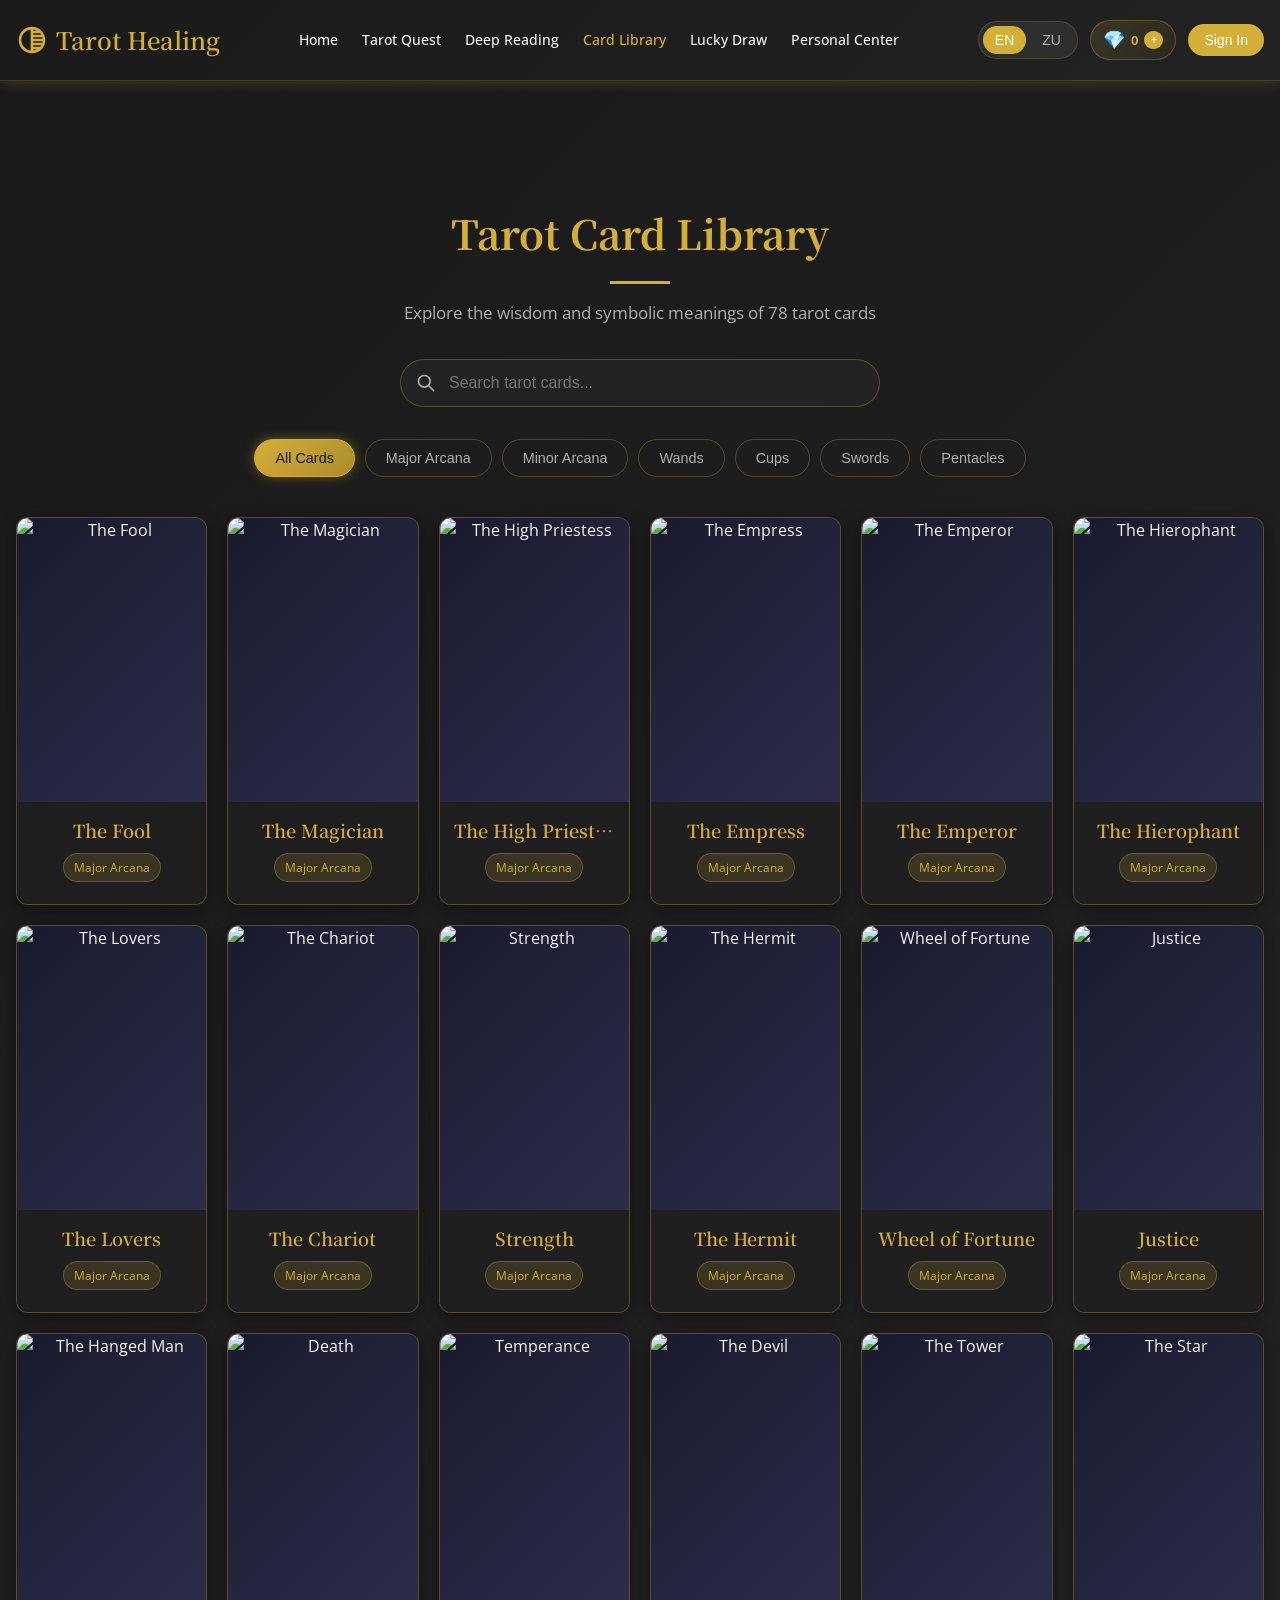
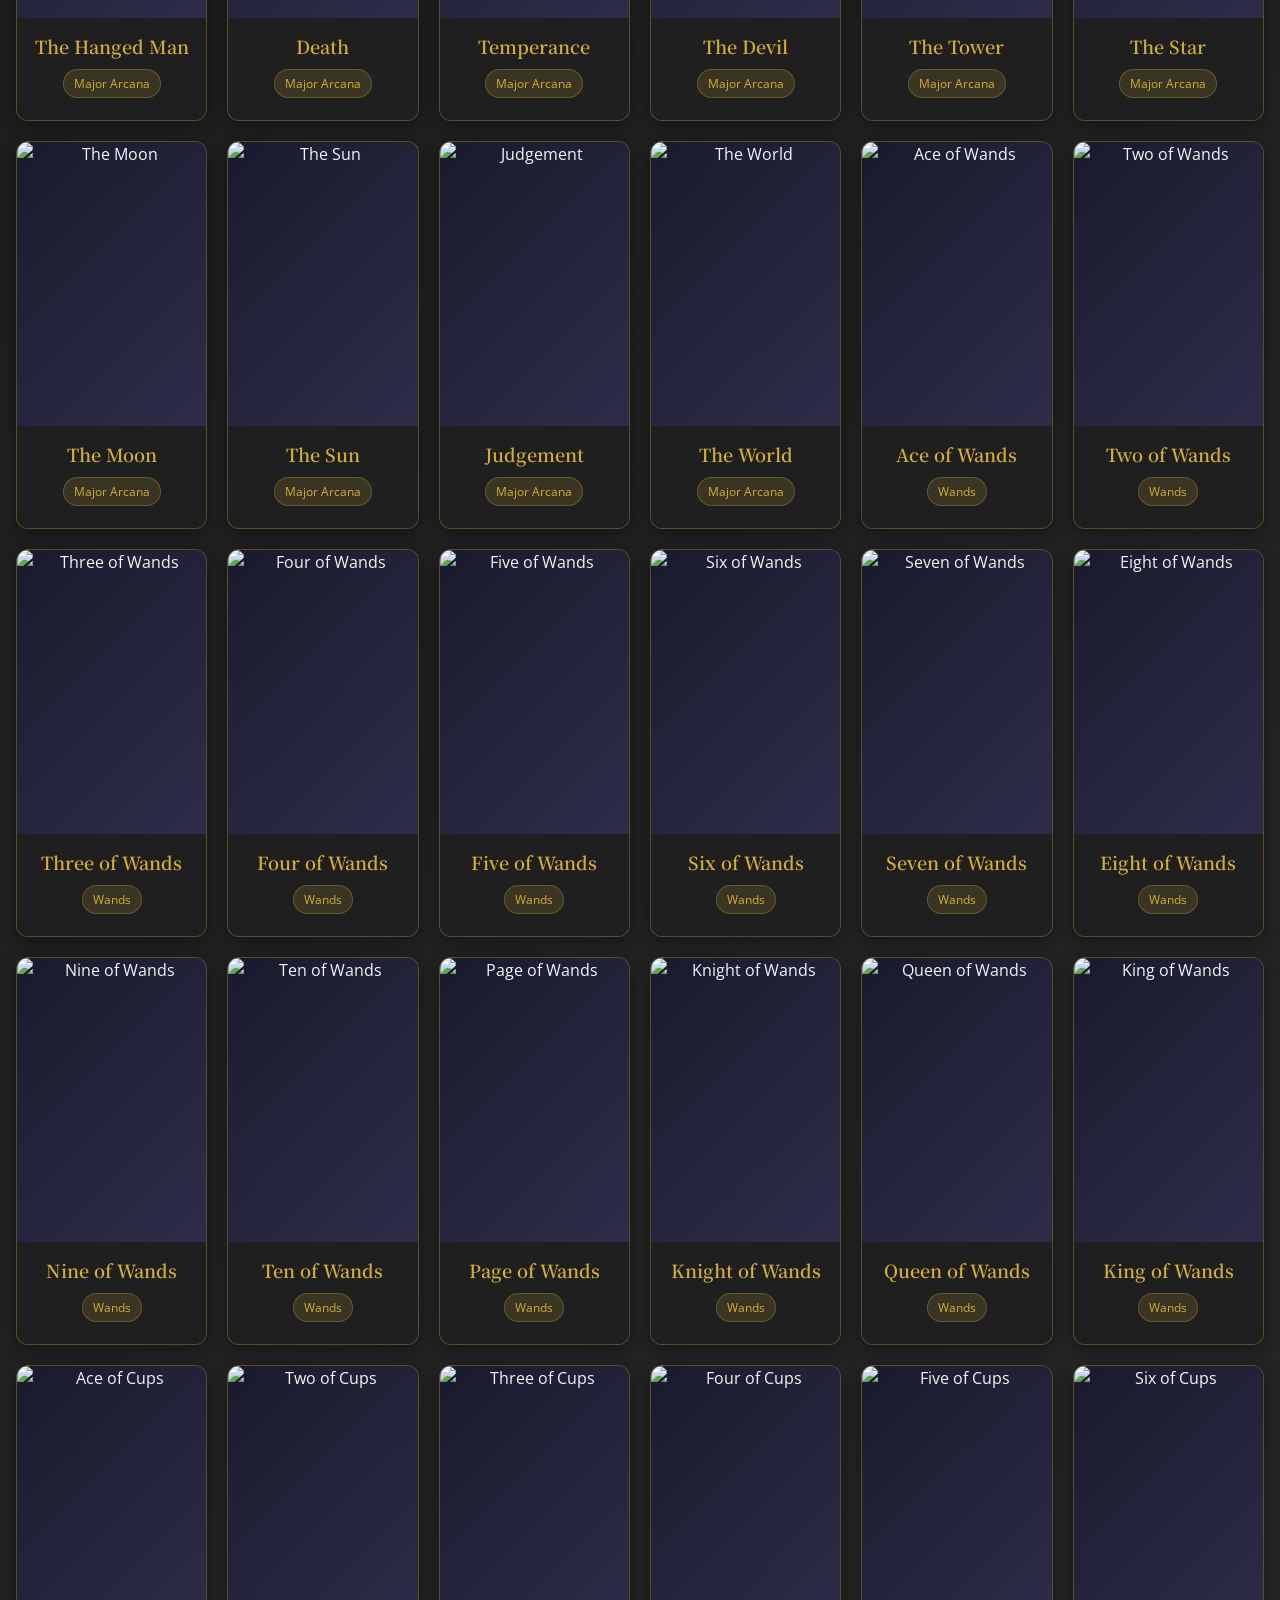
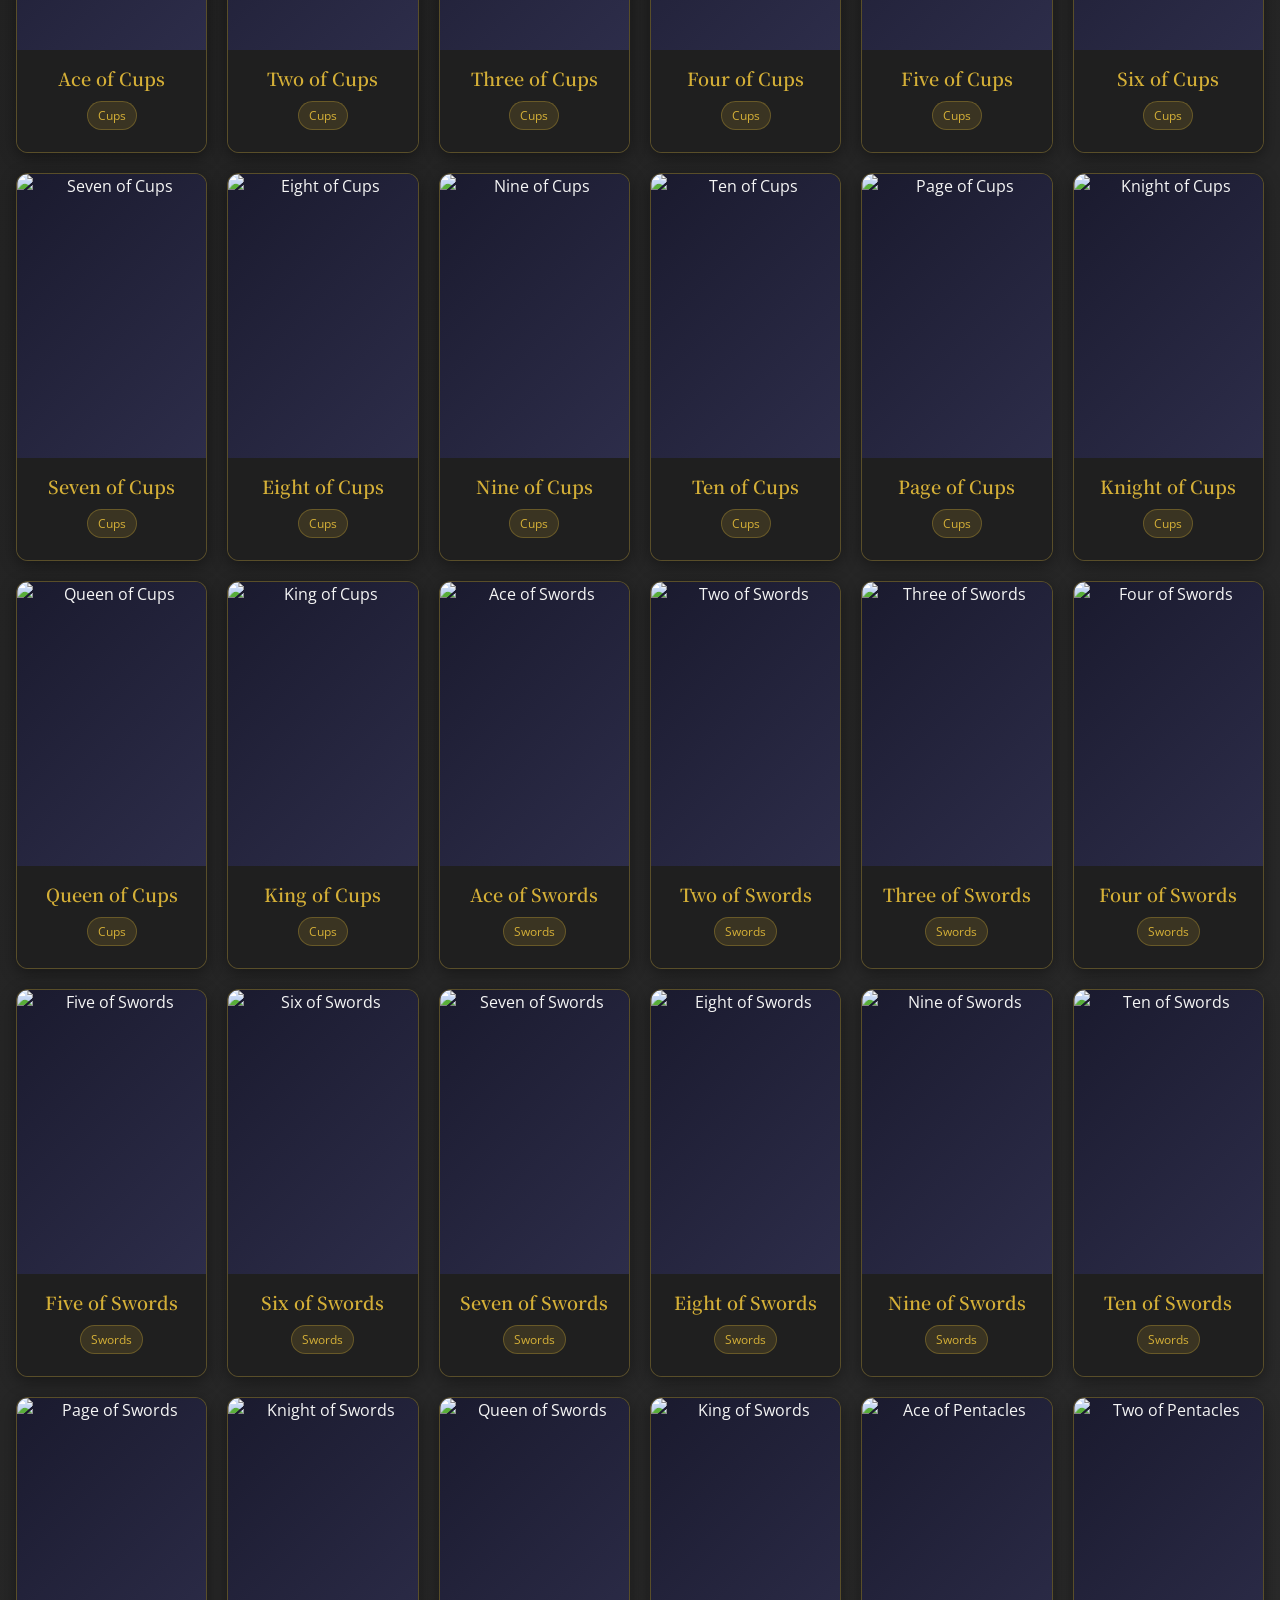
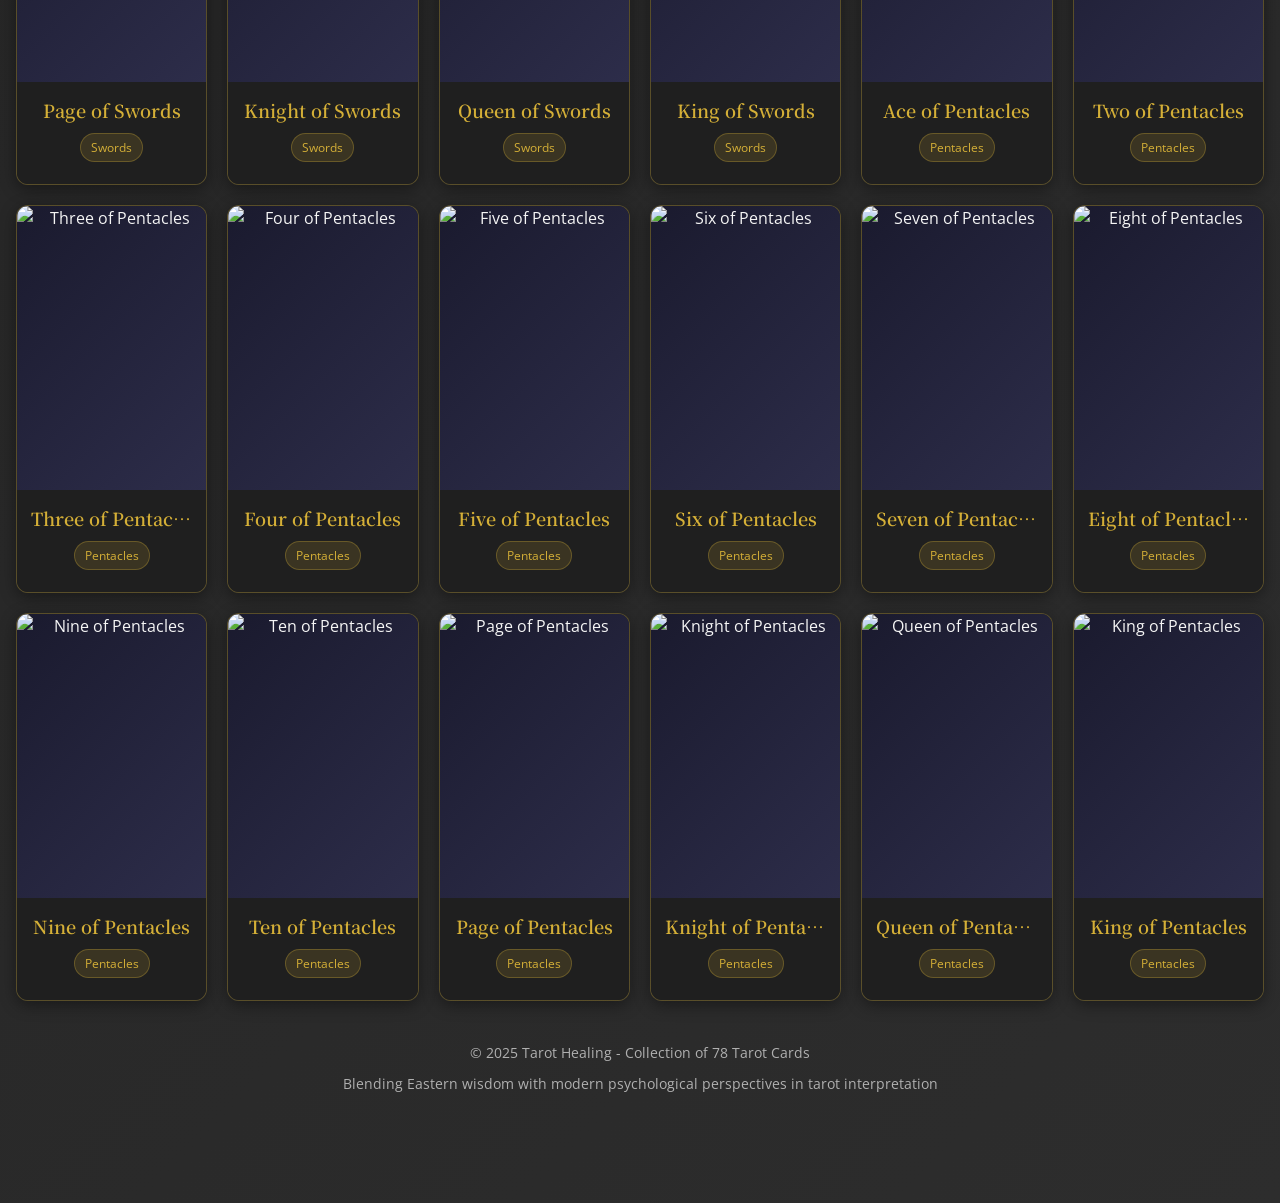
==== commit a0571b16: "feat: 优化deep-reading页面;添加personal center菜单" ====
--- a/card-library.html
+++ b/card-library.html
@@ -387,6 +387,7 @@
                     <li><a href="deep-reading.html" class="nav-link" data-i18n="deepReading">Deep Reading</a></li>
                     <li><a href="card-library.html" class="nav-link active" data-i18n="cardLibrary">Card Library</a></li>
                     <li><a href="lucky-draw.html" class="nav-link" data-i18n="luckyDraw">Lucky Draw</a></li>
+                    <li><a href="personal-center.html" class="nav-link" data-i18n="personalCenter">Personal Center</a></li>
                 </ul>
 
                 <div class="header-actions">
@@ -419,6 +420,7 @@
                     <li><a href="deep-reading.html" class="mobile-nav-link" data-i18n="deepReading">Deep Reading</a></li>
                     <li><a href="card-library.html" class="mobile-nav-link active" data-i18n="cardLibrary">Card Library</a></li>
                     <li><a href="lucky-draw.html" class="mobile-nav-link" data-i18n="luckyDraw">Lucky Draw</a></li>
+                    <li><a href="personal-center.html" class="mobile-nav-link" data-i18n="personalCenter">Personal Center</a></li>
                 </ul>
             </div>
         </div>
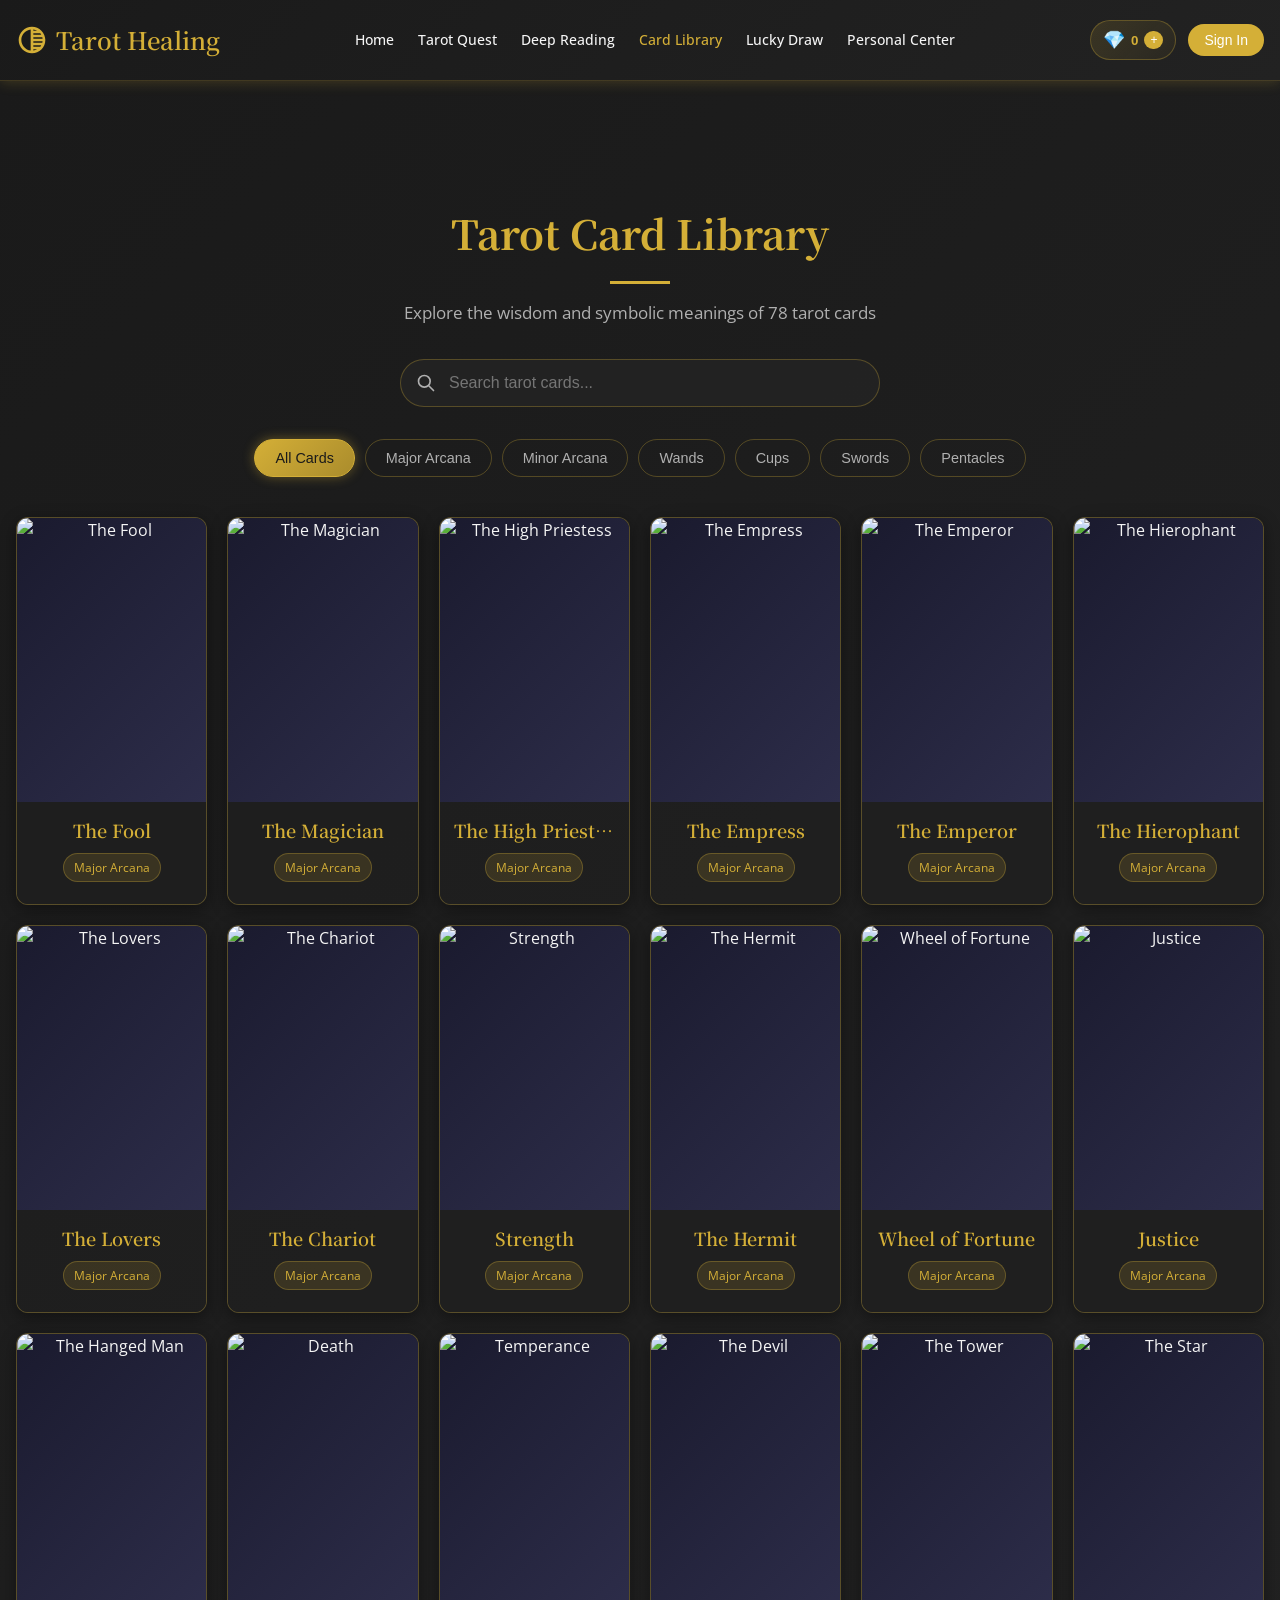
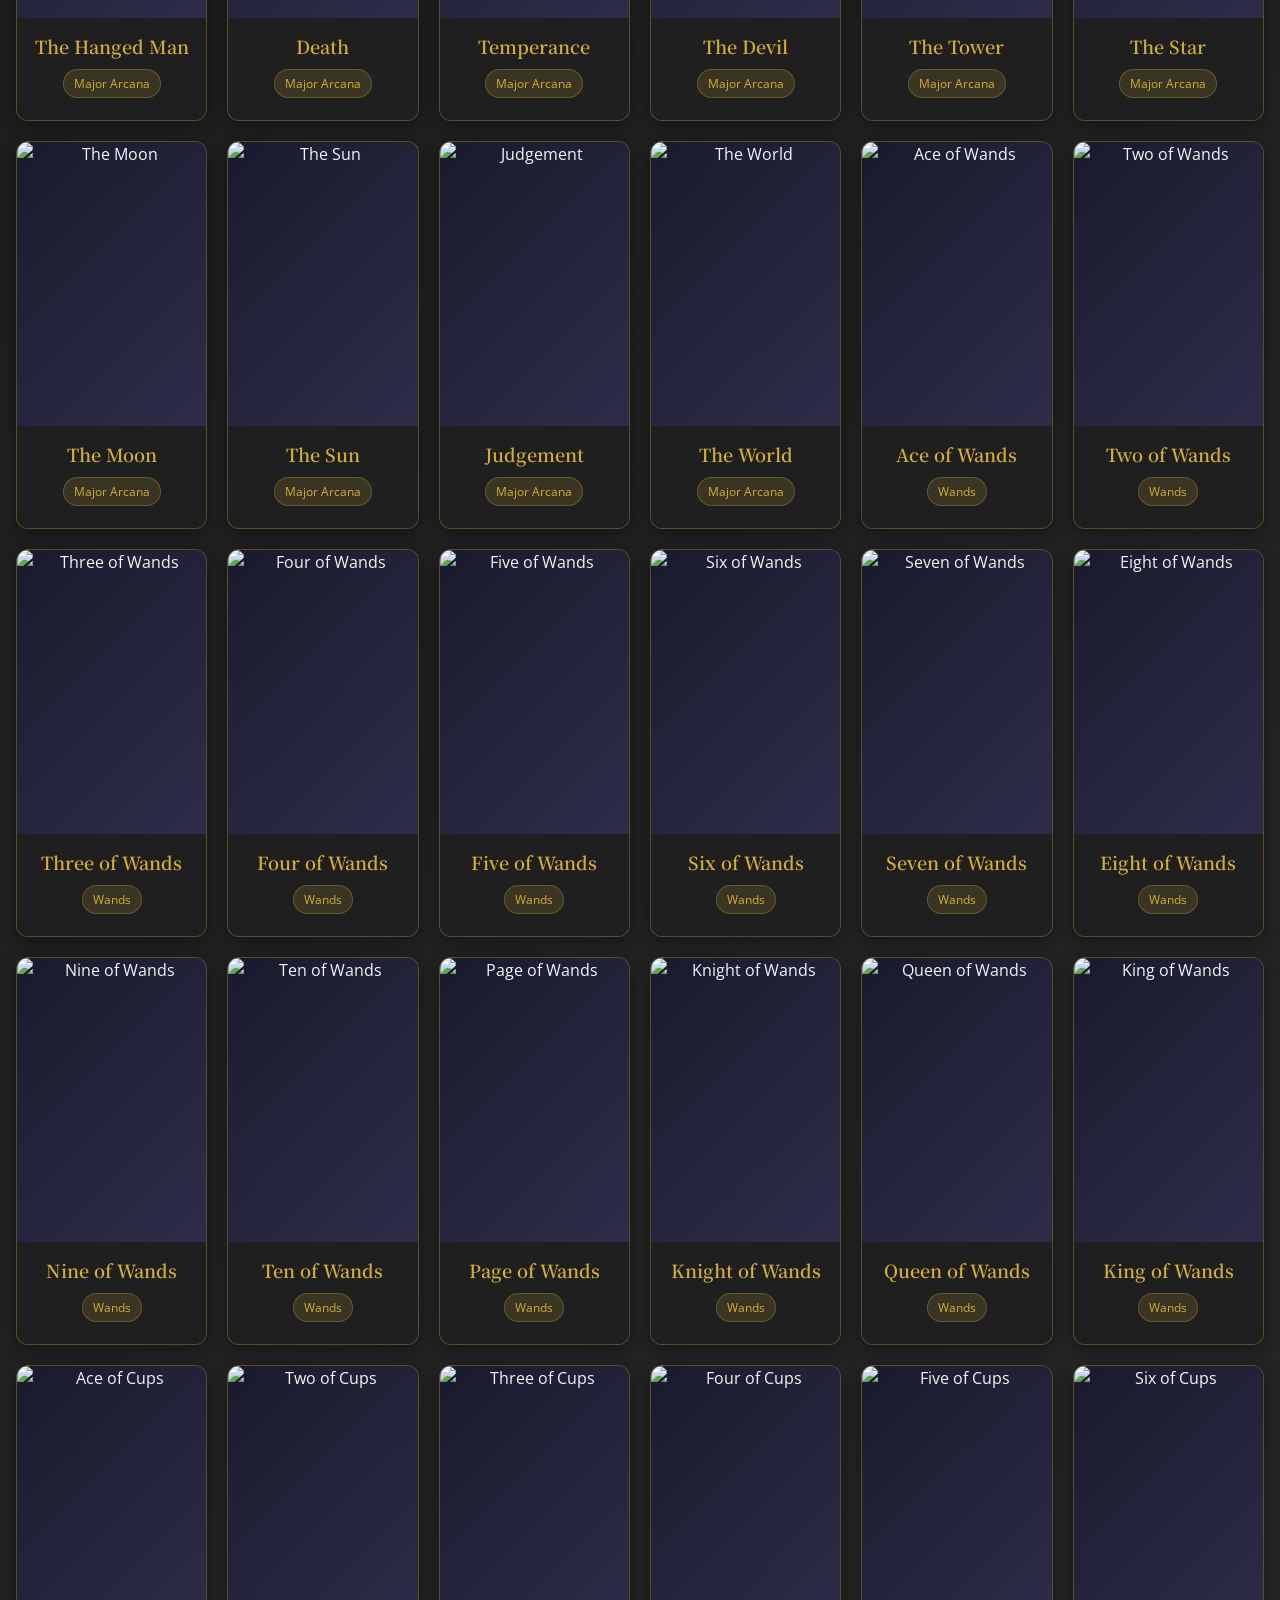
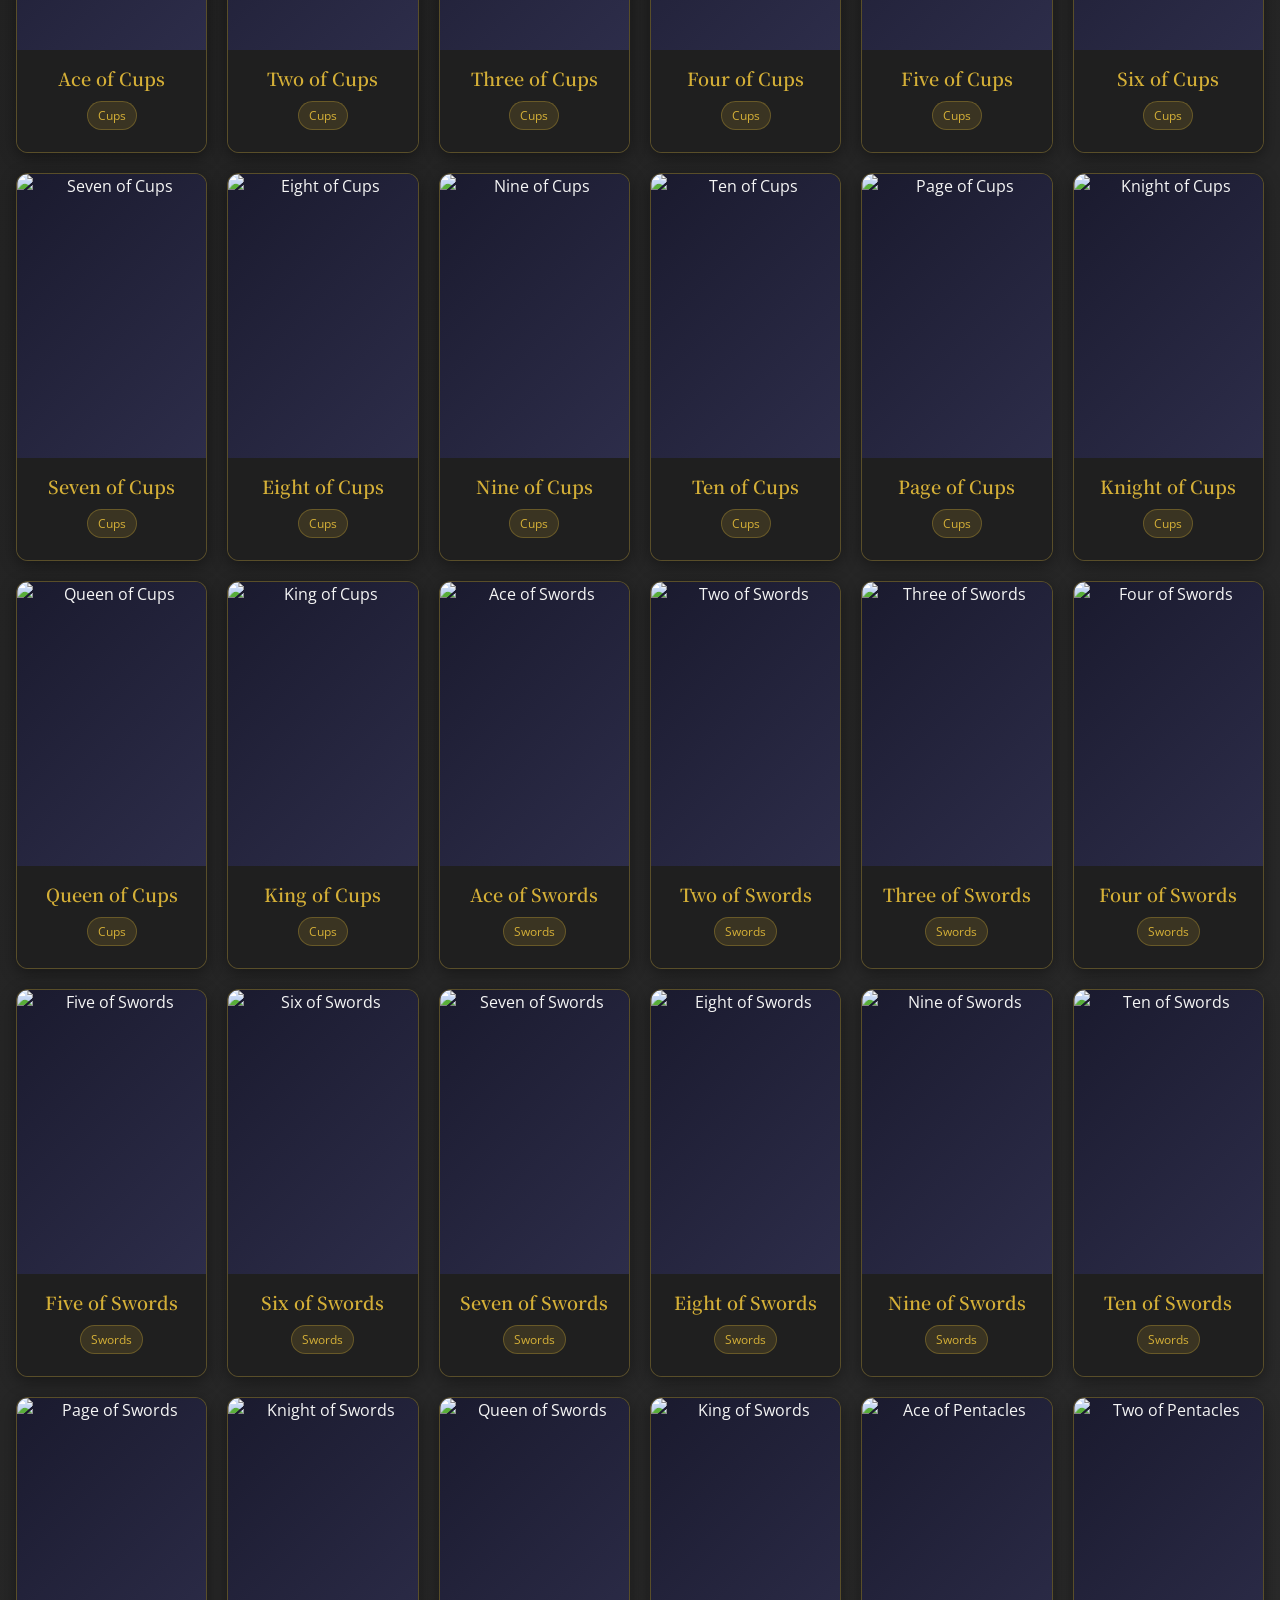
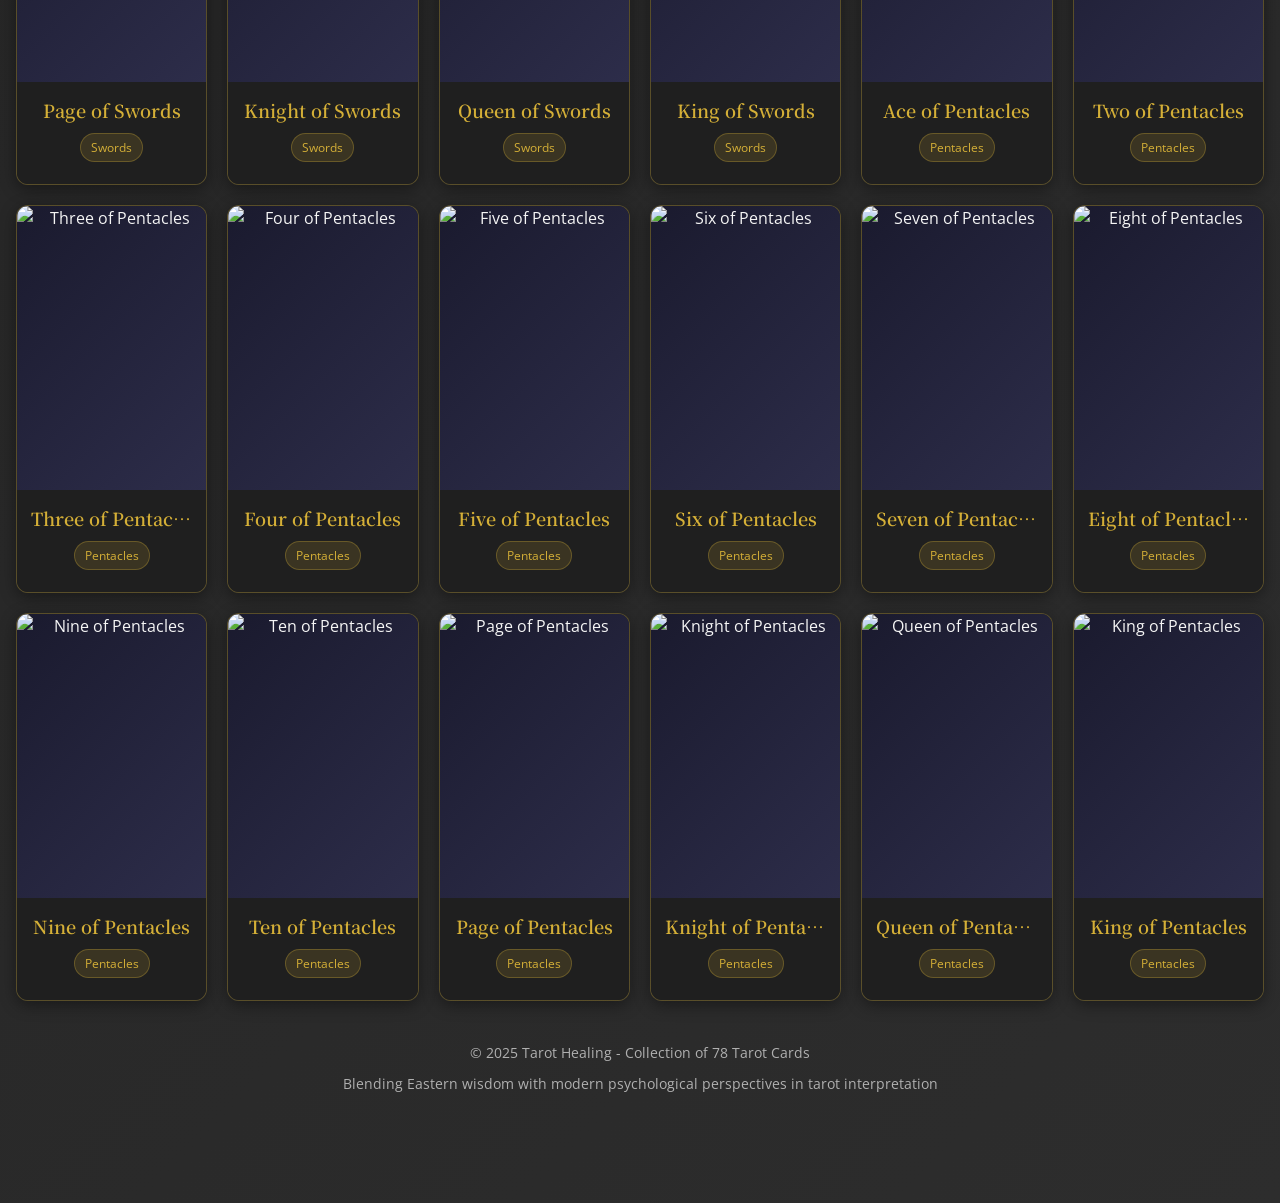
==== commit 8dc7ba37: "feat: 优化水晶购买菜单,兵器抽取重复的代码" ====
--- a/card-library.html
+++ b/card-library.html
@@ -391,10 +391,10 @@
                 </ul>
 
                 <div class="header-actions">
-                    <div class="lang-switcher">
+                    <!-- <div class="lang-switcher">
                         <button class="lang-btn active" data-lang="en">EN</button>
                         <button class="lang-btn" data-lang="zu">ZU</button>
-                    </div>
+                    </div> -->
                     <button class="crystal-btn" id="crystalBtn">
                         <span class="crystal-icon">💎</span>
                         <span class="crystal-count" id="crystalCount">0</span>
@@ -410,10 +410,10 @@
             </nav>
 
             <div class="mobile-menu" id="mobileMenu">
-                <div class="mobile-lang-switcher">
+                <!-- <div class="mobile-lang-switcher">
                     <button class="mobile-lang-btn active" data-lang="en">English</button>
                     <button class="mobile-lang-btn" data-lang="zu">isiZulu</button>
-                </div>
+                </div> -->
                 <ul class="mobile-nav-list">
                     <li><a href="index.html" class="mobile-nav-link" data-i18n="home">Home</a></li>
                     <li><a href="tarot-quest.html" class="mobile-nav-link" data-i18n="tarotQuest">Tarot Quest</a></li>
--- a/styles.css
+++ b/styles.css
@@ -1132,7 +1132,7 @@
 
 .modal-content {
   position: relative;
-  background: white;
+  background: #262626;
   border-radius: 16px;
   padding: 32px;
   max-width: 500px;
@@ -1190,7 +1190,7 @@
 .package:hover,
 .package.selected {
   border-color: var(--primary);
-  background: #f8faf9;
+  /* background: #f8faf9; */
 }
 
 .package.popular {
@@ -1221,50 +1221,6 @@
 
 .modal-buy-btn {
   width: 100%;
-}
-
-/* 个人中心页面 */
-.unlock-card-section {
-  padding: 64px 16px;
-  position: relative;
-  z-index: 10;
-  max-width: 1200px;
-  margin: 0 auto;
-  text-align: center;
-  color: white;
-}
-
-.unlock-card-box {
-  background: rgba(0, 0, 0, 0.2);
-  backdrop-filter: blur(4px);
-  border-radius: 16px;
-  padding: 32px 24px;
-}
-
-.unlock-cards-list {
-  display: grid;
-  grid-template-columns: repeat(6, 1fr);
-  gap: 16px;
-}
-
-.unlock-card-item {
-  background: rgba(37, 37, 37, 0.9);
-  border: 1px solid rgba(212, 175, 55, 0.3);
-  border-radius: 12px;
-  overflow: hidden;
-  box-shadow: 0 4px 16px rgba(0, 0, 0, 0.4);
-  cursor: pointer;
-  transition: all 0.3s ease;
-}
-
-.unlock-card-item:hover {
-    transform: translateY(-6px);
-    box-shadow: 0 0 24px rgba(212, 175, 55, 0.3);
-    border-color: rgba(212, 175, 55, 0.6);
-}
-
-.unlock-card-box-title {
-  margin-bottom: 40px;
 }
 
 /* 通用卡片弹窗 */
